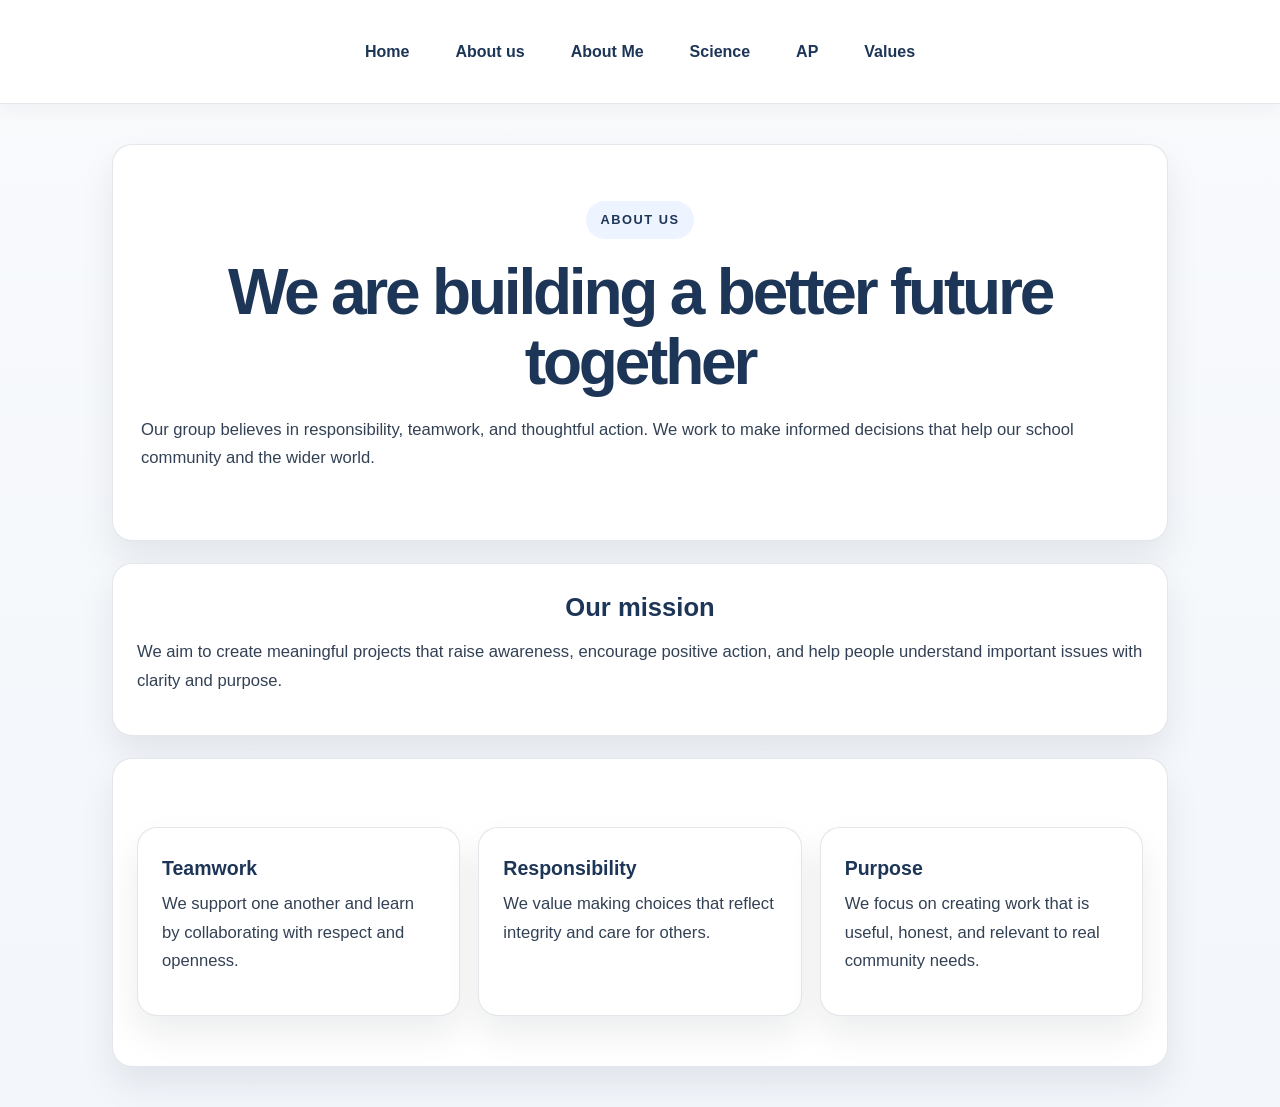
==== about.html @ 763f5140 "Add files via upload" ====
<!DOCTYPE html>
<html lang="en">
    <head>
        <meta charset="UTF-8">
        <meta name="viewport" content="width=device-width, initial-scale=1.0">
        <title>About us</title>
        <link rel="stylesheet" href="style.css">
    </head>
    <body>
        <nav class="navbar">
            <ul>
                <li><a href="index.html">Home</a></li>
                <li><a href="about.html">About us</a></li>
                <li><a href="aboutme.html">About Me</a></li>
                <li><a href="science.html">Science</a></li>
                <li><a href="AP.html">AP</a></li>
                <li><a href="values.html">Values</a></li>
            </ul>
        </nav>

        <main>
            <section class="hero">
                <div class="hero-tag">About us</div>
                <h1>We are building a better future together</h1>
                <p>Our group believes in responsibility, teamwork, and thoughtful action. We work to make informed decisions that help our school community and the wider world.</p>
            </section>

            <section>
                <h2>Our mission</h2>
                <p>We aim to create meaningful projects that raise awareness, encourage positive action, and help people understand important issues with clarity and purpose.</p>
            </section>

            <section>
                <div class="cards">
                    <div class="card">
                        <h3>Teamwork</h3>
                        <p>We support one another and learn by collaborating with respect and openness.</p>
                    </div>
                    <div class="card">
                        <h3>Responsibility</h3>
                        <p>We value making choices that reflect integrity and care for others.</p>
                    </div>
                    <div class="card">
                        <h3>Purpose</h3>
                        <p>We focus on creating work that is useful, honest, and relevant to real community needs.</p>
                    </div>
                </div>
            </section>
        </main>
    </body>
</html>
---- style.css ----
*{
        margin: 0;
        padding: 0;
        box-sizing: border-box;
    }

    :root {
        --bg: #f3f6fb;
        --panel: #ffffff;
        --panel-alt: #eef4ff;
        --primary: #1d3557;
        --primary-soft: #eaf2ff;
        --text: #334155;
        --muted: #5b6474;
        --line: rgba(29, 53, 87, 0.12);
        --shadow: 0 18px 35px rgba(15, 23, 42, 0.08);
        --success: #0f766e;
    }

    body{
        font-family: 'Segoe UI', 'Poppins', sans-serif;
        background: linear-gradient(180deg, #f8fafc 0%, var(--bg) 100%);
        text-align: center;
        line-height: 1.7;
        color: var(--text);
        min-height: 100vh;
    }

    a {
        color: inherit;
    }

    img {
        max-width: 100%;
        display: block;
        height: auto;
    }

    .navbar{
        position: sticky;
        top: 0;
        background: rgba(255, 255, 255, 0.94);
        backdrop-filter: blur(8px);
        z-index: 1000;
        padding: 12px 0;
        border-bottom: 1px solid var(--line);
        box-shadow: 0 6px 18px rgba(15, 23, 42, 0.04);
        overflow-x: auto;
        scrollbar-width: thin;
    }

    .navbar ul{
        list-style: none;
        display: flex;
        justify-content: center;
        align-items: center;
        gap: 10px;
        flex-wrap: nowrap;
        white-space: nowrap;
        min-width: max-content;
        padding: 0 18px;
    }

    .navbar li{
        margin: 0;
        flex: 0 0 auto;
    }

    .navbar a{
        display: block;
        padding: 12px 18px;
        text-decoration: none;
        color: var(--primary);
        font-weight: 600;
        border-radius: 999px;
        transition: all 0.3s ease;
    }

    .navbar a:hover{
        background-color: var(--primary-soft);
        color: var(--primary);
        transform: translateY(-1px);
    }

    main,
    .container,
    .page {
        max-width: 1100px;
        margin: 40px auto;
        padding: 0 22px;
    }

    .header,
    header {
        text-align: center;
        padding: 48px 20px 20px;
    }

    .header h1,
    header h1,
    h1 {
        font-size: clamp(2.3rem, 5vw, 4rem);
        line-height: 1.1;
        margin-bottom: 18px;
        color: var(--primary);
        letter-spacing: -0.05em;
    }

    .header p,
    header p,
    p {
        font-size: 1.04rem;
        color: var(--muted);
    }

    .hero,
    section,
    .card,
    .box,
    .container > div {
        background: var(--panel);
        border: 1px solid var(--line);
        border-radius: 20px;
        box-shadow: var(--shadow);
        padding: 28px 24px;
        margin: 22px auto;
    }

    .hero {
        padding: 56px 28px;
    }

    .hero-tag {
        display: inline-block;
        background: var(--panel-alt);
        color: var(--primary);
        font-size: 0.8rem;
        letter-spacing: 0.12em;
        text-transform: uppercase;
        border-radius: 999px;
        padding: 8px 14px;
        font-weight: 700;
        margin-bottom: 18px;
    }

    h2,
    h3 {
        color: var(--primary);
        margin-bottom: 14px;
        line-height: 1.25;
    }

    h2 {
        font-size: clamp(1.5rem, 2vw, 2.2rem);
    }

    h3 {
        font-size: 1.22rem;
    }

    p,
    li {
        color: var(--text);
        text-align: left;
    }

    .card p,
    .card li,
    section p,
    section li,
    .box p,
    .box li {
        margin-bottom: 12px;
    }

    ul,
    ol {
        padding-left: 20px;
        margin: 14px 0;
    }

    li {
        margin-bottom: 8px;
    }

    .picture-box {
        max-width: 800px;
        margin: 24px auto;
        overflow: hidden;
        border-radius: 20px;
        border: 1px solid var(--line);
        box-shadow: var(--shadow);
    }

    .picture-box img {
        width: 100%;
        border-radius: 20px;
    }

    footer {
        background: var(--primary);
        color: #ffffff;
        border-radius: 18px;
        padding: 20px 18px;
        margin: 26px auto 40px;
        text-align: center;
        box-shadow: var(--shadow);
    }

    footer p,
    footer h2,
    footer b {
        color: #ffffff;
        text-align: center;
    }

    .message {
        background: linear-gradient(135deg, var(--primary-soft), #f1f5f9);
        border: 1px solid var(--line);
        border-radius: 18px;
        padding: 18px 20px;
        text-align: center;
        font-weight: 700;
        color: var(--primary);
        margin: 20px auto;
    }

    .colors {
        display: flex;
        flex-wrap: wrap;
        justify-content: center;
        gap: 12px;
        margin-top: 18px;
    }

    .color {
        padding: 14px 18px;
        border-radius: 12px;
        color: #fff;
        font-weight: 700;
        min-width: 150px;
        text-align: center;
    }

    .color.navy { background: #1d3557; }
    .color.green { background: #2a9d8f; }
    .color.white { background: #ffffff; color: #1d3557; border: 1px solid var(--line); }
    .color.gray { background: #dfe7f3; color: #1d3557; }

    video,
    audio {
        display: block;
        width: min(100%, 760px);
        margin: 16px auto 0;
        border-radius: 12px;
    }

    .cards {
        display: grid;
        grid-template-columns: repeat(auto-fit, minmax(220px, 1fr));
        gap: 18px;
        margin-top: 18px;
    }

    .card {
        text-align: left;
    }

    .card h3 {
        margin-bottom: 10px;
    }

    @media (max-width: 640px) {
        .navbar a {
            padding: 10px 14px;
            font-size: 0.96rem;
        }

        .hero,
        section,
        .card,
        .box {
            padding: 22px 18px;
        }
    }
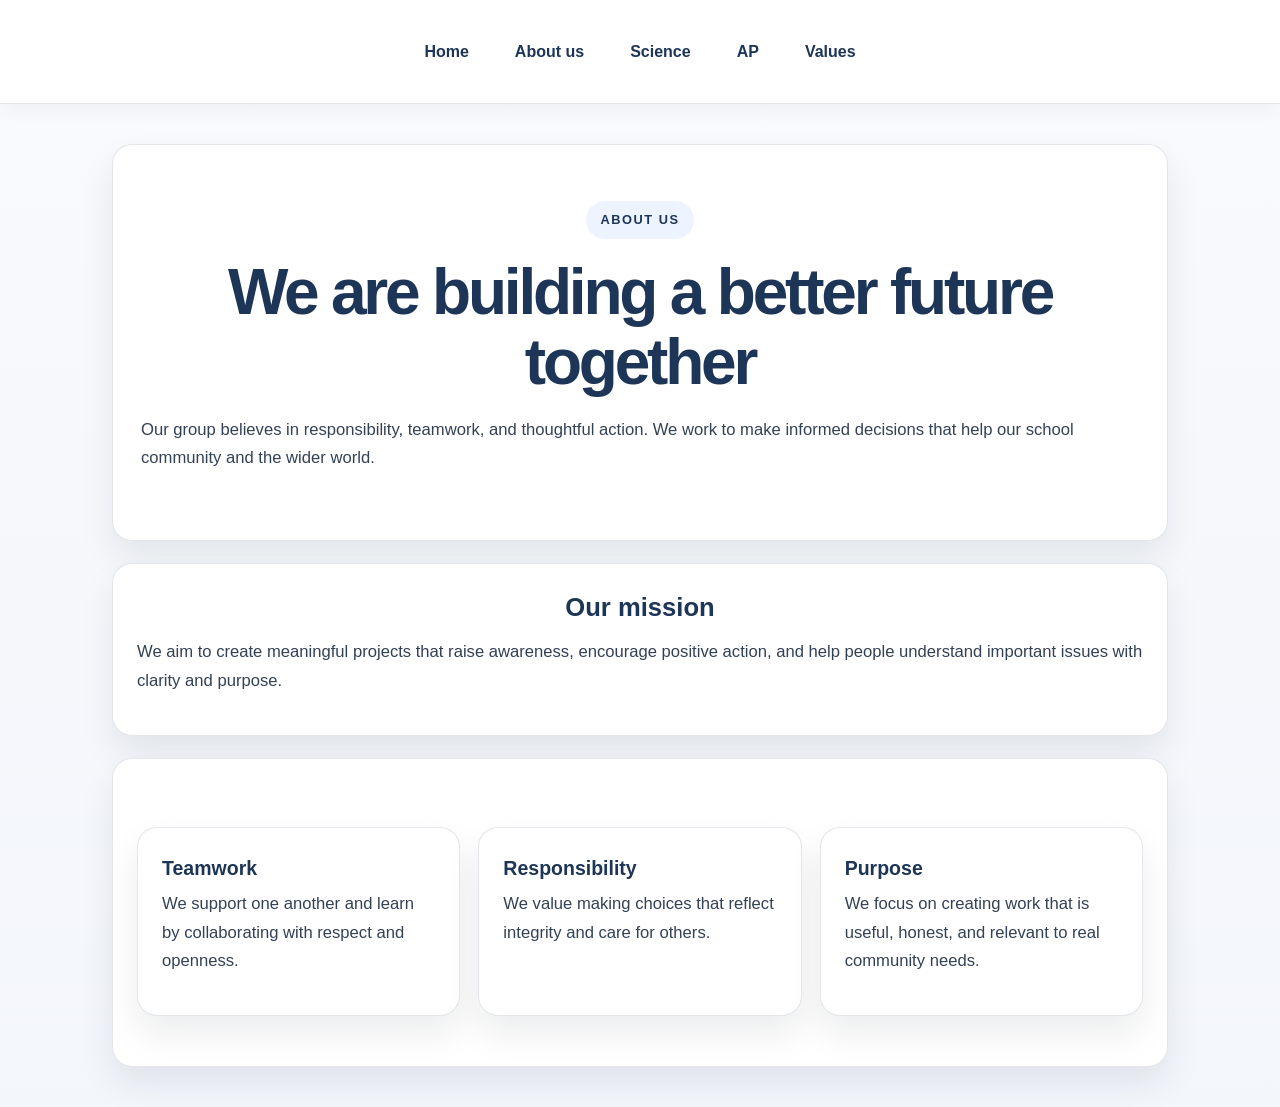
==== commit 502185a8: "Add files via upload" ====
--- a/about.html
+++ b/about.html
@@ -11,7 +11,6 @@
             <ul>
                 <li><a href="index.html">Home</a></li>
                 <li><a href="about.html">About us</a></li>
-                <li><a href="aboutme.html">About Me</a></li>
                 <li><a href="science.html">Science</a></li>
                 <li><a href="AP.html">AP</a></li>
                 <li><a href="values.html">Values</a></li>
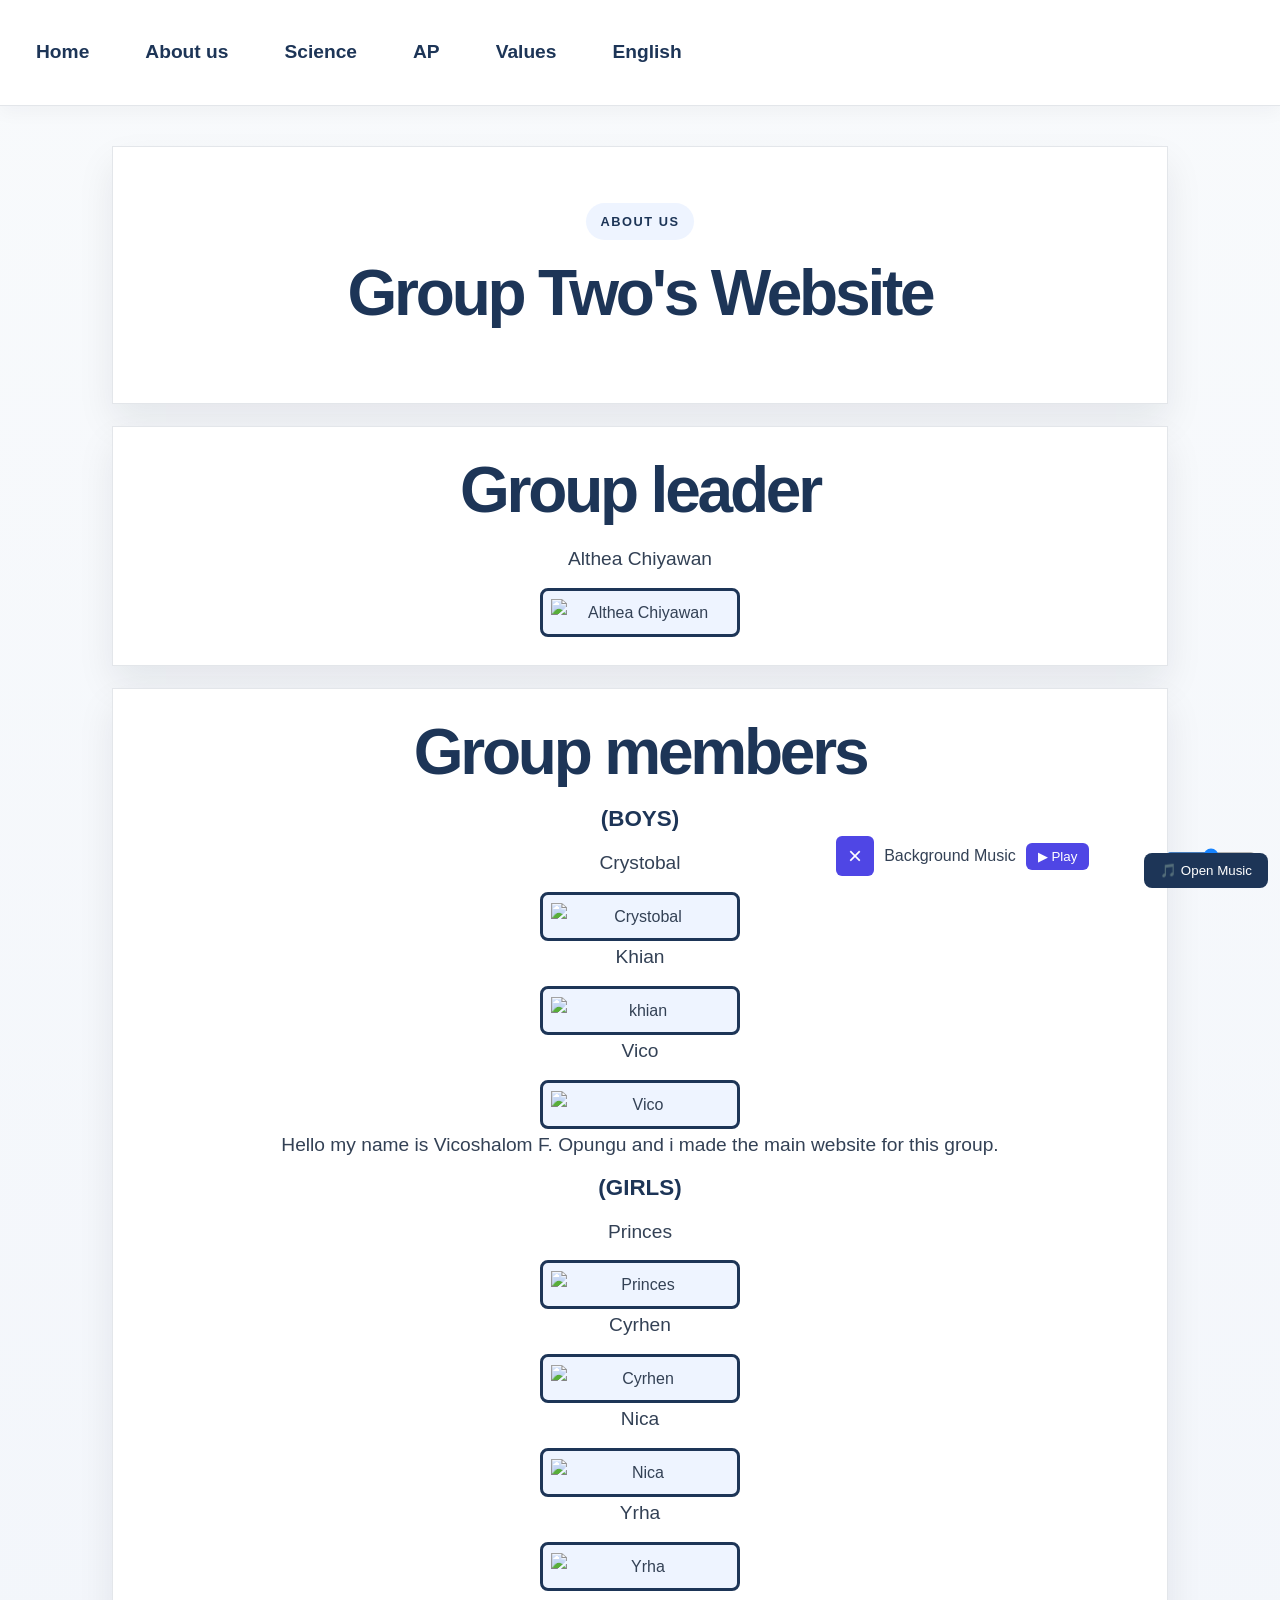
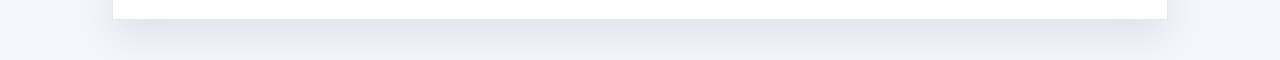
==== commit 8e22d503: "Add files via upload" ====
--- a/about.html
+++ b/about.html
@@ -5,46 +5,122 @@
         <meta name="viewport" content="width=device-width, initial-scale=1.0">
         <title>About us</title>
         <link rel="stylesheet" href="style.css">
+        <style>
+            main {
+                text-align: center;
+            }
+            section h1, section h3, section p {
+                text-align: center;
+            }
+        </style>
     </head>
     <body>
         <nav class="navbar">
+            
             <ul>
                 <li><a href="index.html">Home</a></li>
                 <li><a href="about.html">About us</a></li>
                 <li><a href="science.html">Science</a></li>
                 <li><a href="AP.html">AP</a></li>
                 <li><a href="values.html">Values</a></li>
+                <li><a href="english.html">English</a></li>
             </ul>
         </nav>
 
         <main>
             <section class="hero">
                 <div class="hero-tag">About us</div>
-                <h1>We are building a better future together</h1>
-                <p>Our group believes in responsibility, teamwork, and thoughtful action. We work to make informed decisions that help our school community and the wider world.</p>
+                <h1>Group Two's Website</h1>
             </section>
 
             <section>
-                <h2>Our mission</h2>
-                <p>We aim to create meaningful projects that raise awareness, encourage positive action, and help people understand important issues with clarity and purpose.</p>
+                <h1>Group leader</h1>
+                <p>Althea Chiyawan</p>
+                <img src="Althea.jpg" alt="Althea Chiyawan" style="display: block; margin: 0 auto; width: 200px; height: auto;">
             </section>
 
             <section>
-                <div class="cards">
-                    <div class="card">
-                        <h3>Teamwork</h3>
-                        <p>We support one another and learn by collaborating with respect and openness.</p>
-                    </div>
-                    <div class="card">
-                        <h3>Responsibility</h3>
-                        <p>We value making choices that reflect integrity and care for others.</p>
-                    </div>
-                    <div class="card">
-                        <h3>Purpose</h3>
-                        <p>We focus on creating work that is useful, honest, and relevant to real community needs.</p>
-                    </div>
-                </div>
+                <h1>Group members</h1>
+                <h3>(BOYS)</h3>
+                <p>Crystobal</p>
+                <img src="Crystobal.jpg" alt="Crystobal" style="display: block; margin: 0 auto; width: 200px; height: auto;">
+                
+                <p>Khian</p>
+                <img src="Khian.jpg" alt="khian" style="display: block; margin: 0 auto; width: 200px; height: auto;">
+
+                <p>Vico</p>
+                <img src="Vico.jpg" alt="Vico" style="display: block; margin: 0 auto; width: 200px; height: auto;">
+                <p>Hello my name is Vicoshalom F. Opungu and i made the main website for this group.</p>
+
+                <h3>(GIRLS)</h3>
+                <p>Princes</p>
+                <img src="Princes.jpg" alt="Princes" style="display: block; margin: 0 auto; width: 200px; height: auto;">   
+            
+                <p>Cyrhen</p>
+                <img src="Cyrhen.jpg" alt="Cyrhen" style="display: block; margin: 0 auto; width: 200px; height: auto;">   
+            
+                <p>Nica</p>
+                <img src="Nica.jpg" alt="Nica" style="display: block; margin: 0 auto; width: 200px; height: auto;">
+            
+                <p>Yrha</p>
+                <img src="yrah.jpg" alt="Yrha" style="display: block; margin: 0 auto; width: 200px; height: auto;">
             </section>
+            
+            <div class="music-box" id="musicBox">
+    <button id="musicClose" class="music-close" type="button" aria-label="Close music box">×</button>
+
+    <span>Background Music</span>
+
+    <button id="musicToggle" type="button">▶ Play</button>
+
+    <label for="musicVolume">Volume</label>
+    <input id="musicVolume" type="range" min="0" max="1" step="0.01" value="0.5">
+</div>
+
+<button id="musicOpen" class="music-open" type="button">🎵 Open Music</button>
+
+<audio id="bgMusic" loop>
+    <source src="Chopin.mp3" type="audio/mpeg">
+    Your browser does not support audio.
+</audio>
+
+<script>
+    const music = document.getElementById("bgMusic");
+    const musicBox = document.getElementById("musicBox");
+    const musicOpen = document.getElementById("musicOpen");
+    const musicClose = document.getElementById("musicClose");
+    const toggleButton = document.getElementById("musicToggle");
+    const volumeControl = document.getElementById("musicVolume");
+
+    music.volume = 0.5;
+
+    toggleButton.addEventListener("click", () => {
+        if (music.paused) {
+            music.play().then(() => {
+                toggleButton.textContent = "❚❚ Pause";
+            });
+        } else {
+            music.pause();
+            toggleButton.textContent = "▶ Play";
+        }
+    });
+
+    volumeControl.addEventListener("input", () => {
+        music.volume = Number(volumeControl.value);
+    });
+
+    musicClose.addEventListener("click", () => {
+        musicBox.classList.add("hidden");
+        musicOpen.classList.add("visible");
+    });
+
+    musicOpen.addEventListener("click", () => {
+        musicBox.classList.remove("hidden");
+        musicOpen.classList.remove("visible");
+    });
+</script>
+          
+
         </main>
     </body>
 </html>
--- a/style.css
+++ b/style.css
@@ -1,4 +1,4 @@
-    *{
+*{
         margin: 0;
         padding: 0;
         box-sizing: border-box;
@@ -34,6 +34,10 @@
         max-width: 100%;
         display: block;
         height: auto;
+        border: 3px solid var(--primary);
+        border-radius: 8px;
+        padding: 8px;
+        background: var(--panel-alt);
     }
 
     .navbar{
@@ -82,6 +86,24 @@
         transform: translateY(-1px);
     }
 
+    .navbar {
+        display: flex;
+        align-items: center;
+        padding: 10px 0;
+    }
+
+    .navbar-logo {
+        height: 60px;
+        width: auto;
+        margin-right: 20px;
+    }
+
+    .navbar ul {
+        display: flex;
+        list-style: none;
+        gap: 20px;
+    }
+
     main,
     .container,
     .page {
@@ -109,7 +131,7 @@
     .header p,
     header p,
     p {
-        font-size: 1.04rem;
+        font-size: 1.5rem;
         color: var(--muted);
     }
 
@@ -120,7 +142,7 @@
     .container > div {
         background: var(--panel);
         border: 1px solid var(--line);
-        border-radius: 20px;
+        border-radius: 0;
         box-shadow: var(--shadow);
         padding: 28px 24px;
         margin: 22px auto;
@@ -151,17 +173,18 @@
     }
 
     h2 {
-        font-size: clamp(1.5rem, 2vw, 2.2rem);
+        font-size: clamp(1.6rem, 2vw, 2.4rem);
     }
 
     h3 {
-        font-size: 1.22rem;
+        font-size: 1.4rem;
     }
 
     p,
     li {
         color: var(--text);
         text-align: left;
+        font-size: 1.2rem;
     }
 
     .card p,
@@ -187,14 +210,14 @@
         max-width: 800px;
         margin: 24px auto;
         overflow: hidden;
-        border-radius: 20px;
+        border-radius: 0;
         border: 1px solid var(--line);
         box-shadow: var(--shadow);
     }
 
     .picture-box img {
         width: 100%;
-        border-radius: 20px;
+        border-radius: 0;
     }
 
     footer {
@@ -270,16 +293,294 @@
         margin-bottom: 10px;
     }
 
-    @media (max-width: 640px) {
-        .navbar a {
-            padding: 10px 14px;
-            font-size: 0.96rem;
+    @media (max-width: 768px) {
+        main,
+        .container,
+        .page {
+            margin: 30px auto;
+            padding: 0 18px;
+        }
+
+        .header,
+        header {
+            padding: 36px 16px 16px;
         }
 
         .hero,
         section,
         .card,
         .box {
-            padding: 22px 18px;
+            padding: 24px 16px;
+            margin: 18px auto;
+        }
+
+        .hero {
+            padding: 40px 20px;
+        }
+
+        .navbar a {
+            padding: 10px 12px;
+            font-size: 0.92rem;
+        }
+
+        h1 {
+            font-size: clamp(1.8rem, 6vw, 2.8rem);
+        }
+
+        h2 {
+            font-size: clamp(1.3rem, 4vw, 1.8rem);
+        }
+
+        h3 {
+            font-size: 1.3rem;
+        }
+
+        p,
+        li {
+            font-size: 1.3rem;
+        }
+
+        .cards {
+            grid-template-columns: repeat(auto-fit, minmax(180px, 1fr));
+            gap: 14px;
+        }
+
+        .color {
+            min-width: 120px;
+            padding: 12px 14px;
+        }
+    }
+
+    @media (max-width: 640px) {
+        main,
+        .container,
+        .page {
+            margin: 20px auto;
+            padding: 0 14px;
+        }
+
+        .header,
+        header {
+            padding: 28px 14px 14px;
+        }
+
+        .hero,
+        section,
+        .card,
+        .box {
+            padding: 20px 14px;
+            margin: 14px auto;
+        }
+
+        .hero {
+            padding: 32px 16px;
+        }
+
+        .navbar a {
+            padding: 8px 10px;
+            font-size: 0.88rem;
+        }
+
+        h1 {
+            font-size: clamp(1.6rem, 5vw, 2.4rem);
+        }
+
+        h2 {
+            font-size: clamp(1.2rem, 3.5vw, 1.6rem);
+        }
+
+        h3 {
+            font-size: 1.25rem;
+        }
+
+        p,
+        li {
+            font-size: 1.5rem;
+        }
+
+        .cards {
+            grid-template-columns: 1fr;
+            gap: 12px;
+        }
+
+        .color {
+            min-width: 100%;
+            padding: 10px 12px;
+        }
+
+        .hero-tag {
+            font-size: 0.75rem;
+            padding: 6px 12px;
+        }
+    }
+
+    @media (max-width: 480px) {
+        main,
+        .container,
+        .page {
+            margin: 16px auto;
+            padding: 0 12px;
+        }
+
+        .header,
+        header {
+            padding: 24px 12px 12px;
+        }
+
+        .hero,
+        section,
+        .card,
+        .box {
+            padding: 16px 12px;
+            margin: 12px auto;
+        }
+
+        .hero {
+            padding: 28px 14px;
+        }
+
+        h1 {
+            font-size: clamp(1.4rem, 5vw, 2.2rem);
+            margin-bottom: 12px;
+        }
+
+        h2 {
+            font-size: clamp(1.1rem, 3vw, 1.4rem);
+        }
+
+        h3 {
+            font-size: 1.15rem;
+        }
+
+        p,
+        li {
+            font-size: 1.4rem;
+        }
+
+        .navbar {
+            padding: 8px 0;
+        }
+
+        .navbar ul {
+            gap: 6px;
+            padding: 0 12px;
+        }
+
+        .navbar a {
+            padding: 8px 8px;
+            font-size: 0.8rem;
+        }
+
+        .pre{
+            font-size: 0.85rem;
+            line-height: 1.4;
+        }
+    }
+
+    .music-box {
+        position: fixed !important;
+        right: 12px;
+        bottom: 12px;
+        z-index: 9999;
+        display: flex;
+        align-items: center;
+        gap: 8px;
+        max-width: calc(100vw - 24px);
+        padding: 12px;
+    }
+
+    .music-box button {
+        padding: 6px 12px;
+        color: white;
+        background: #4f46e5;
+        border: 0;
+        border-radius: 6px;
+        cursor: pointer;
+    }
+
+    .music-box button:hover {
+        background: #3730a3;
+    }
+
+    .music-box input {
+        width: 80px;
+    }
+
+    .music-progress {
+        width: 180px;
+        accent-color: #1683ff;
+        cursor: pointer;
+    }
+
+    .music-box {
+        display: flex;
+        align-items: center;
+        gap: 10px;
+        flex-wrap: wrap;
+    }
+
+    .music-box label {
+        font-weight: bold;
+        color: white;
+    }
+
+    .music-box input[type="range"] {
+        cursor: pointer;
+        accent-color: #1683ff;
+    }
+
+    #musicVolume {
+        width: 90px;
+    }
+
+    .music-box.hidden {
+        display: none !important;
+    }
+
+    .music-close {
+        float: right;
+        margin-left: 10px;
+        border: 0;
+        background: transparent;
+        color: white;
+        font-size: 24px;
+        cursor: pointer;
+    }
+
+    .music-open {
+        position: fixed !important;
+        right: 12px;
+        bottom: 12px;
+        z-index: 9999;
+        padding: 10px 16px;
+        border: 0;
+        border-radius: 8px;
+        background: #1d3557;
+        color: white;
+        cursor: pointer;
+    }
+
+    .music-open.visible {
+        display: block;
+    }
+
+    @media (max-width: 600px) {
+        .music-box {
+            flex-wrap: wrap;
+            justify-content: center;
+            font-size: 14px;
+        }
+
+        .music-box span {
+            width: 100%;
+        }
+
+        #musicVolume {
+            width: 90px;
+        }
+
+        .music-open {
+            font-size: 14px;
+            padding: 10px 12px;
         }
     }
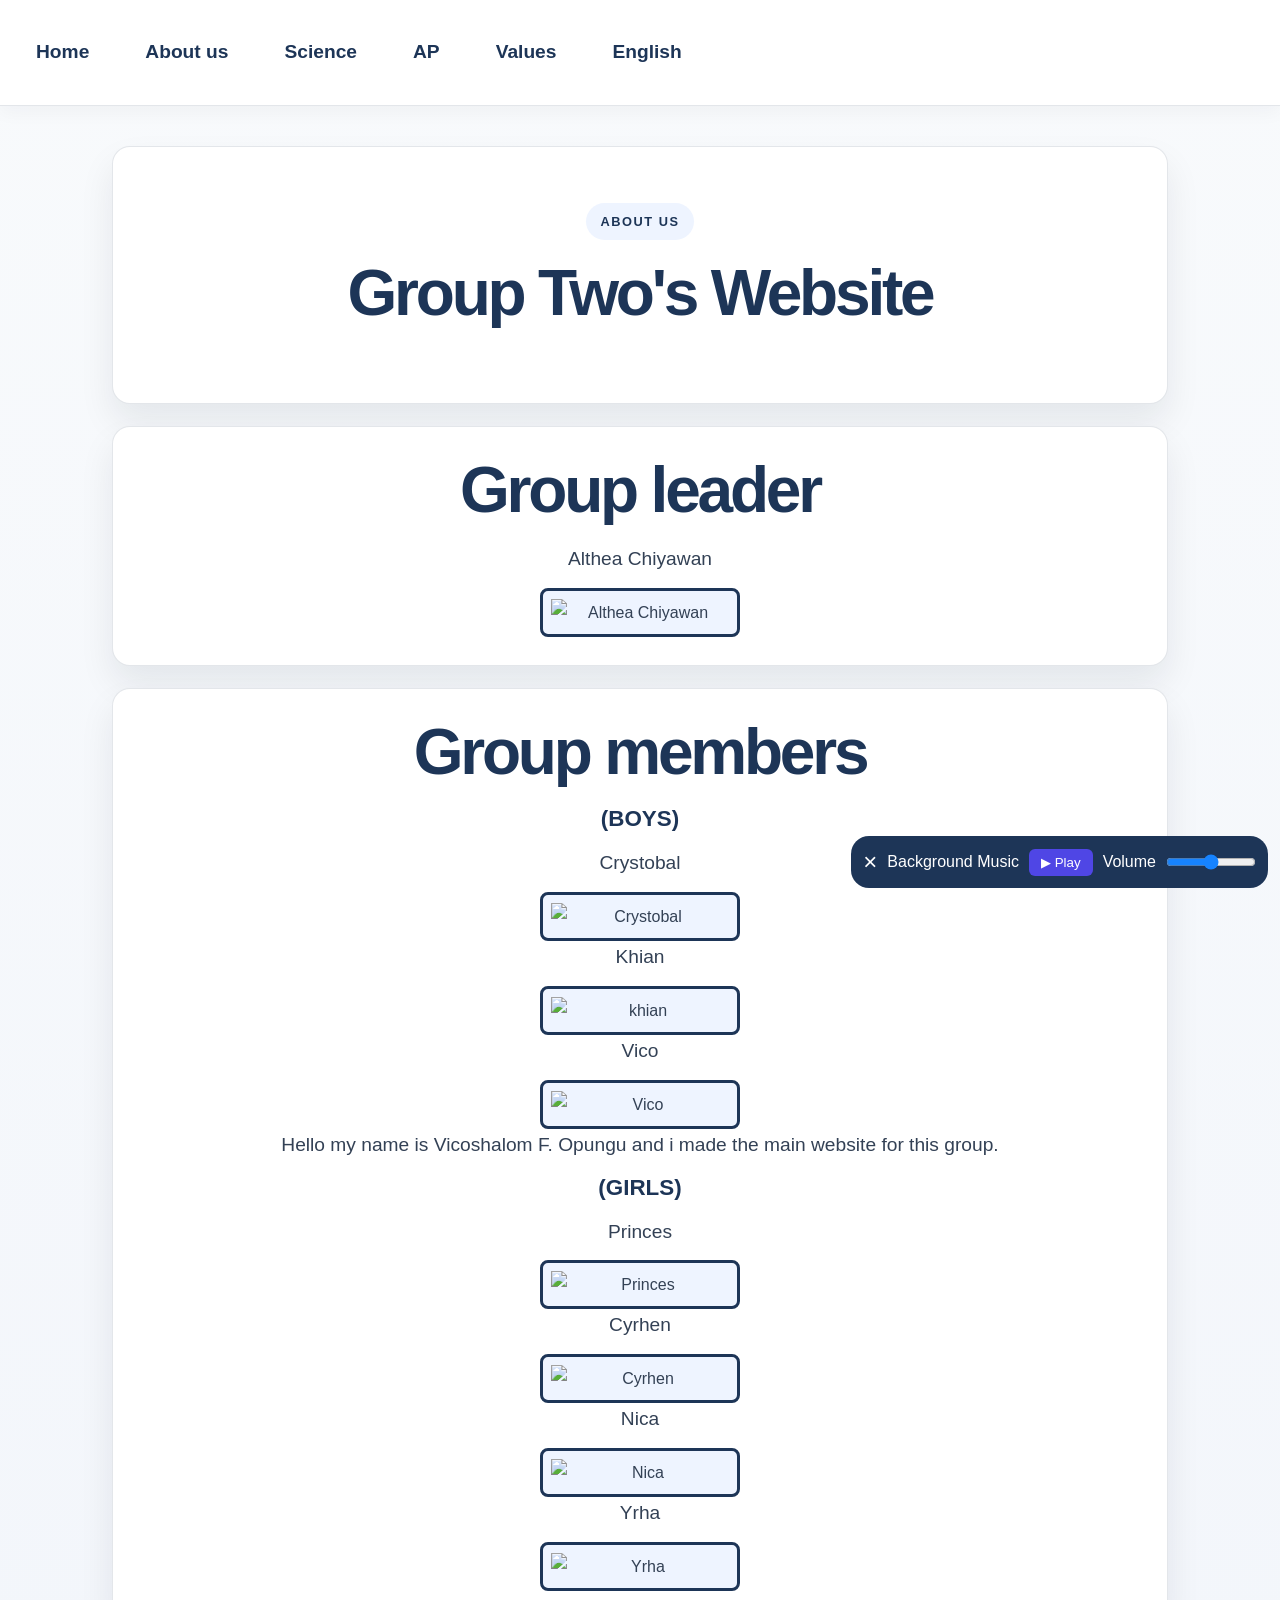
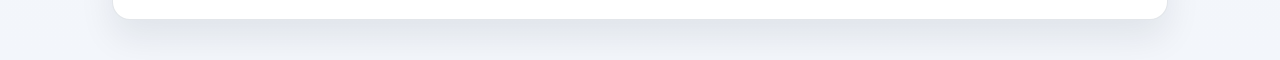
==== commit 3f7d943f: "Add files via upload" ====
--- a/about.html
+++ b/about.html
@@ -79,9 +79,9 @@
 
 <button id="musicOpen" class="music-open" type="button">🎵 Open Music</button>
 
-<audio id="bgMusic" loop>
-    <source src="Chopin.mp3" type="audio/mpeg">
-    Your browser does not support audio.
+<audio id="bgMusic" loop preload="auto">
+    <source src="toy.mp3" type="audio/mpeg">
+    <source src="toy.ogg" type="audio/ogg">
 </audio>
 
 <script>
@@ -94,14 +94,17 @@
 
     music.volume = 0.5;
 
-    toggleButton.addEventListener("click", () => {
-        if (music.paused) {
-            music.play().then(() => {
+    toggleButton.addEventListener("click", async () => {
+        try {
+            if (music.paused) {
+                await music.play();
                 toggleButton.textContent = "❚❚ Pause";
-            });
-        } else {
-            music.pause();
-            toggleButton.textContent = "▶ Play";
+            } else {
+                music.pause();
+                toggleButton.textContent = "▶ Play";
+            }
+        } catch (error) {
+            console.error("Audio playback failed:", error);
         }
     });
 
@@ -110,6 +113,8 @@
     });
 
     musicClose.addEventListener("click", () => {
+        music.pause();
+        toggleButton.textContent = "▶ Play";
         musicBox.classList.add("hidden");
         musicOpen.classList.add("visible");
     });
@@ -119,8 +124,6 @@
         musicOpen.classList.remove("visible");
     });
 </script>
-          
-
         </main>
     </body>
 </html>
--- a/style.css
+++ b/style.css
@@ -142,7 +142,7 @@
     .container > div {
         background: var(--panel);
         border: 1px solid var(--line);
-        border-radius: 0;
+        border-radius: 18px;
         box-shadow: var(--shadow);
         padding: 28px 24px;
         margin: 22px auto;
@@ -478,68 +478,41 @@
     }
 
     .music-box {
-        position: fixed !important;
+        position: fixed;
         right: 12px;
         bottom: 12px;
         z-index: 9999;
         display: flex;
         align-items: center;
-        gap: 8px;
+        gap: 10px;
+        flex-wrap: wrap;
         max-width: calc(100vw - 24px);
         padding: 12px;
-    }
-
-    .music-box button {
+        color: white;
+        background: #1d3557;
+        border-radius: 18px;
+    }
+
+    .music-box button:not(.music-close) {
         padding: 6px 12px;
-        color: white;
-        background: #4f46e5;
         border: 0;
         border-radius: 6px;
+        background: #4f46e5;
+        color: white;
         cursor: pointer;
     }
 
-    .music-box button:hover {
-        background: #3730a3;
-    }
-
-    .music-box input {
-        width: 80px;
-    }
-
-    .music-progress {
-        width: 180px;
+    .music-box input[type="range"] {
+        width: 90px;
         accent-color: #1683ff;
         cursor: pointer;
     }
 
-    .music-box {
-        display: flex;
-        align-items: center;
-        gap: 10px;
-        flex-wrap: wrap;
-    }
-
-    .music-box label {
-        font-weight: bold;
-        color: white;
-    }
-
-    .music-box input[type="range"] {
-        cursor: pointer;
-        accent-color: #1683ff;
-    }
-
-    #musicVolume {
-        width: 90px;
-    }
-
     .music-box.hidden {
         display: none !important;
     }
 
     .music-close {
-        float: right;
-        margin-left: 10px;
         border: 0;
         background: transparent;
         color: white;
@@ -548,7 +521,8 @@
     }
 
     .music-open {
-        position: fixed !important;
+        display: none;
+        position: fixed;
         right: 12px;
         bottom: 12px;
         z-index: 9999;
@@ -583,4 +557,10 @@
             font-size: 14px;
             padding: 10px 12px;
         }
+    }
+
+    .container > div.music-box {
+        background: #1d3557;
+        color: white;
+        box-shadow: 0 18px 35px rgba(15, 23, 42, 0.08);
     }
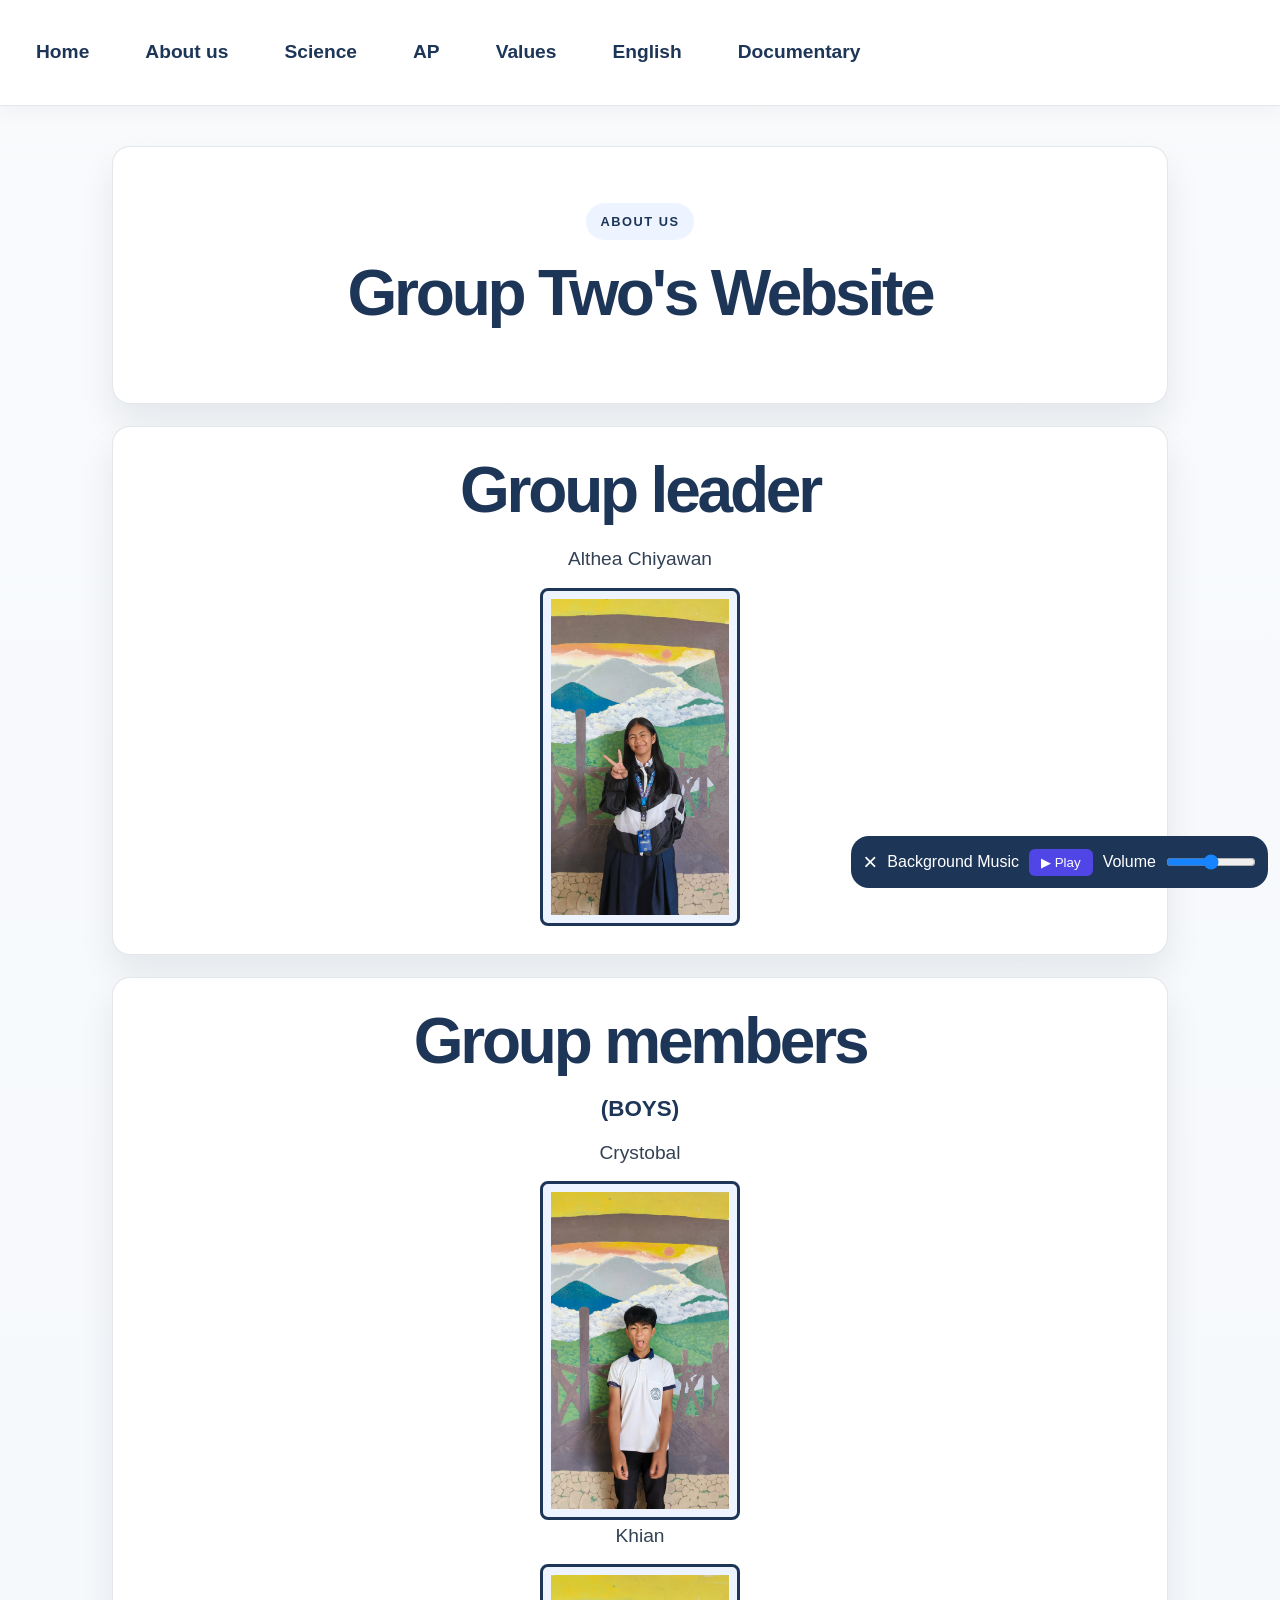
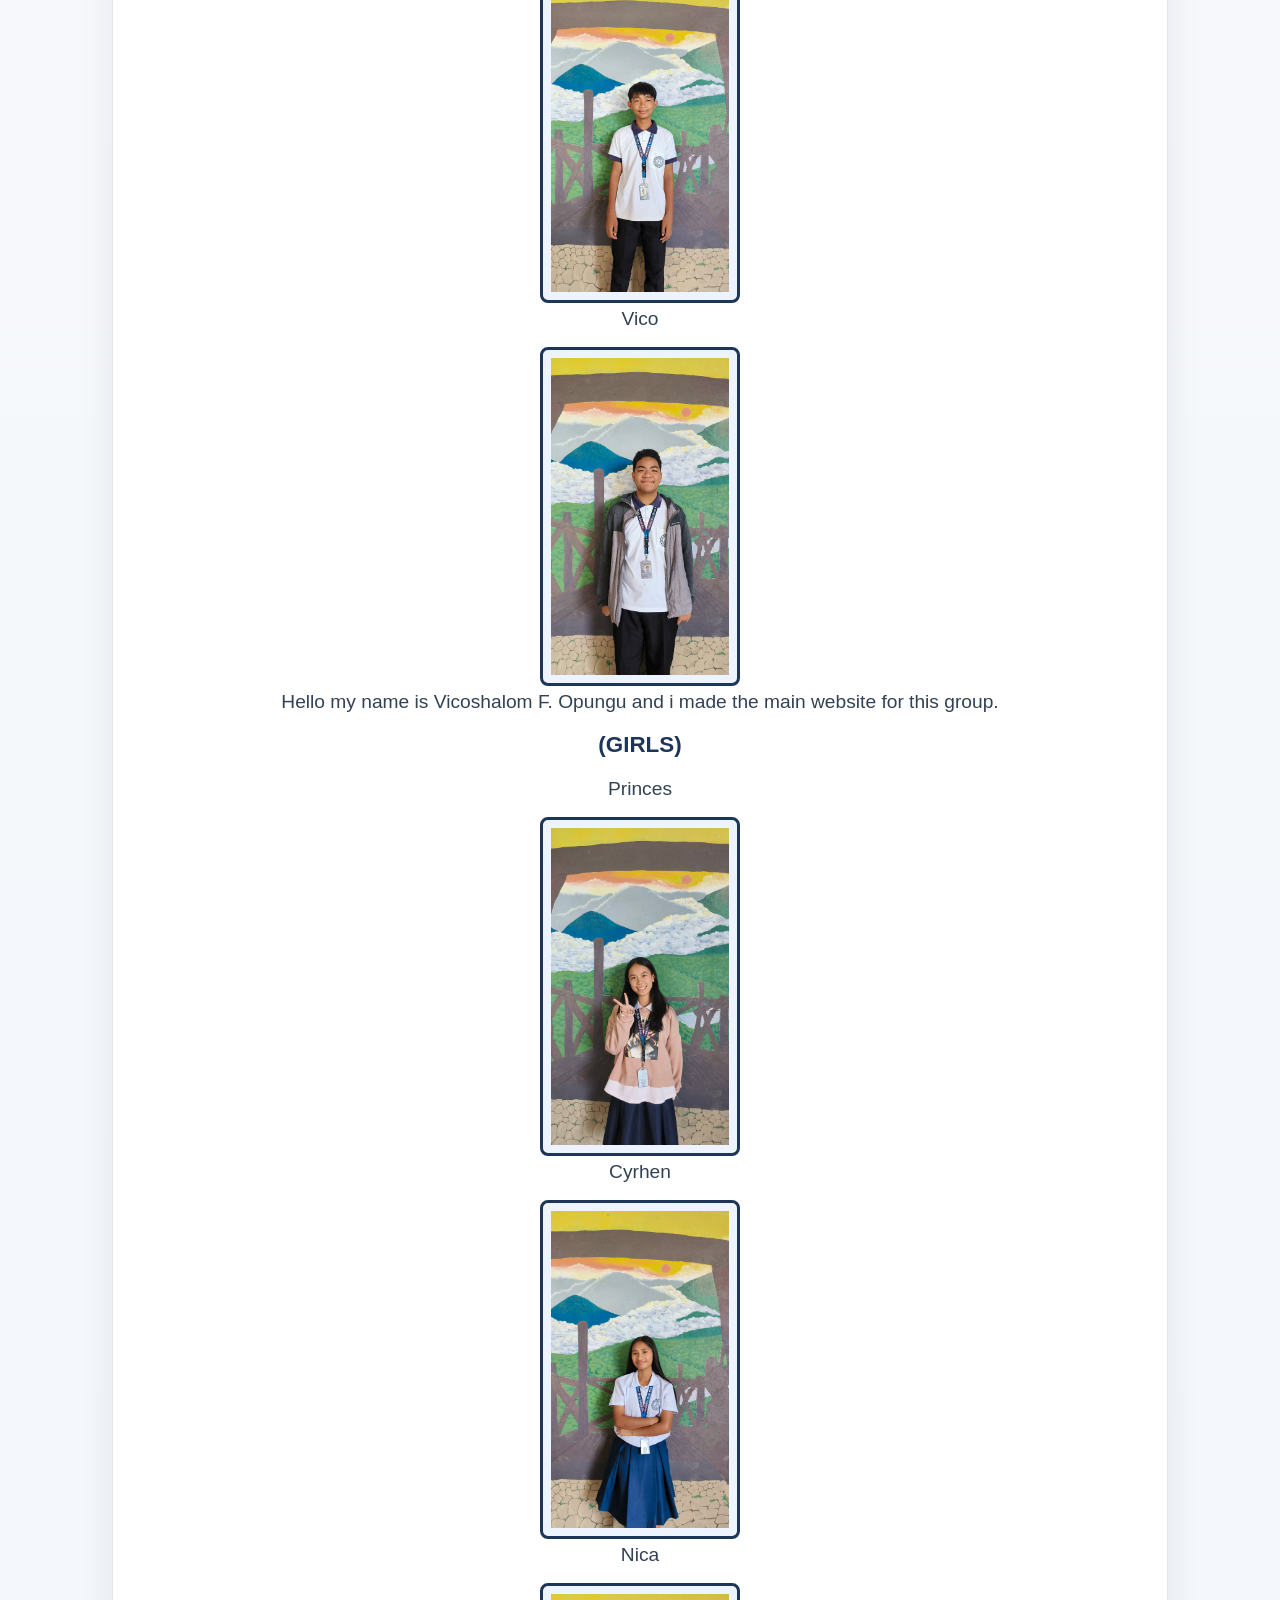
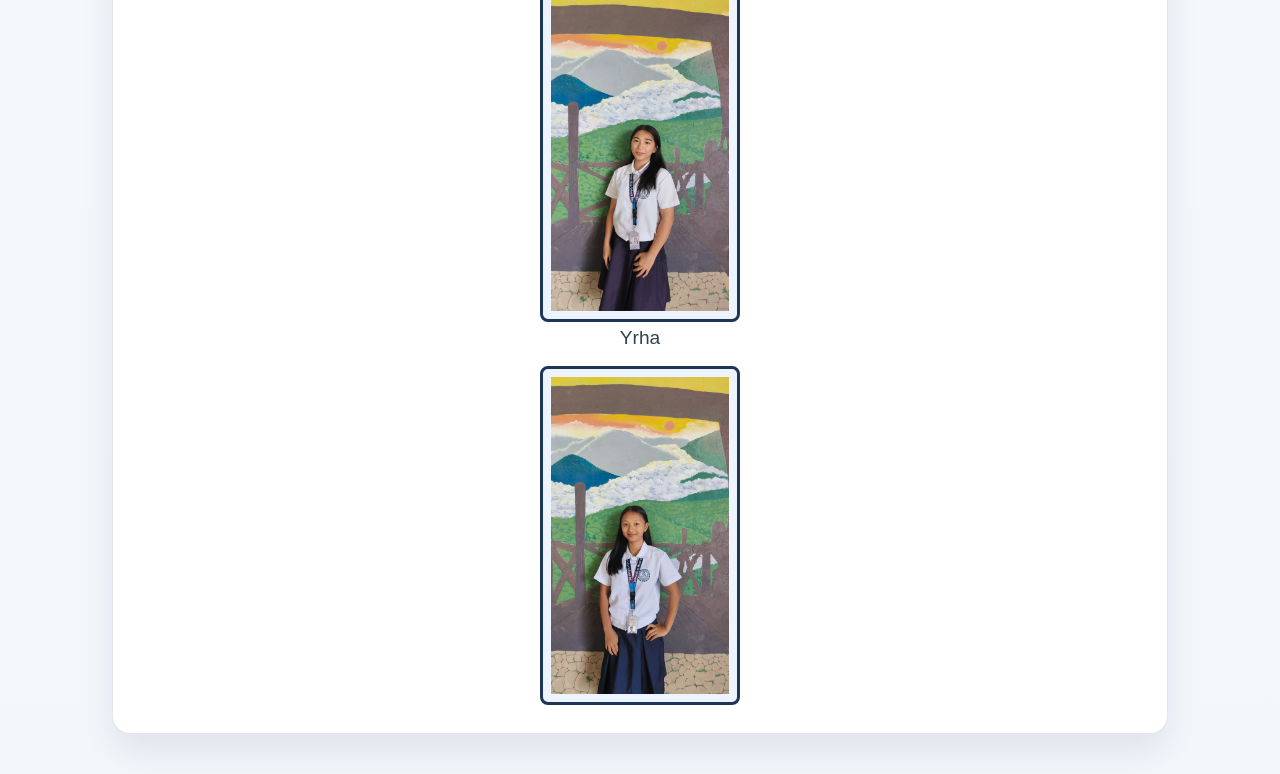
==== commit 48dbd05a: "Add files via upload" ====
--- a/about.html
+++ b/about.html
@@ -24,6 +24,7 @@
                 <li><a href="AP.html">AP</a></li>
                 <li><a href="values.html">Values</a></li>
                 <li><a href="english.html">English</a></li>
+                <li><a href="documentary.html">Documentary</a></li>
             </ul>
         </nav>
 
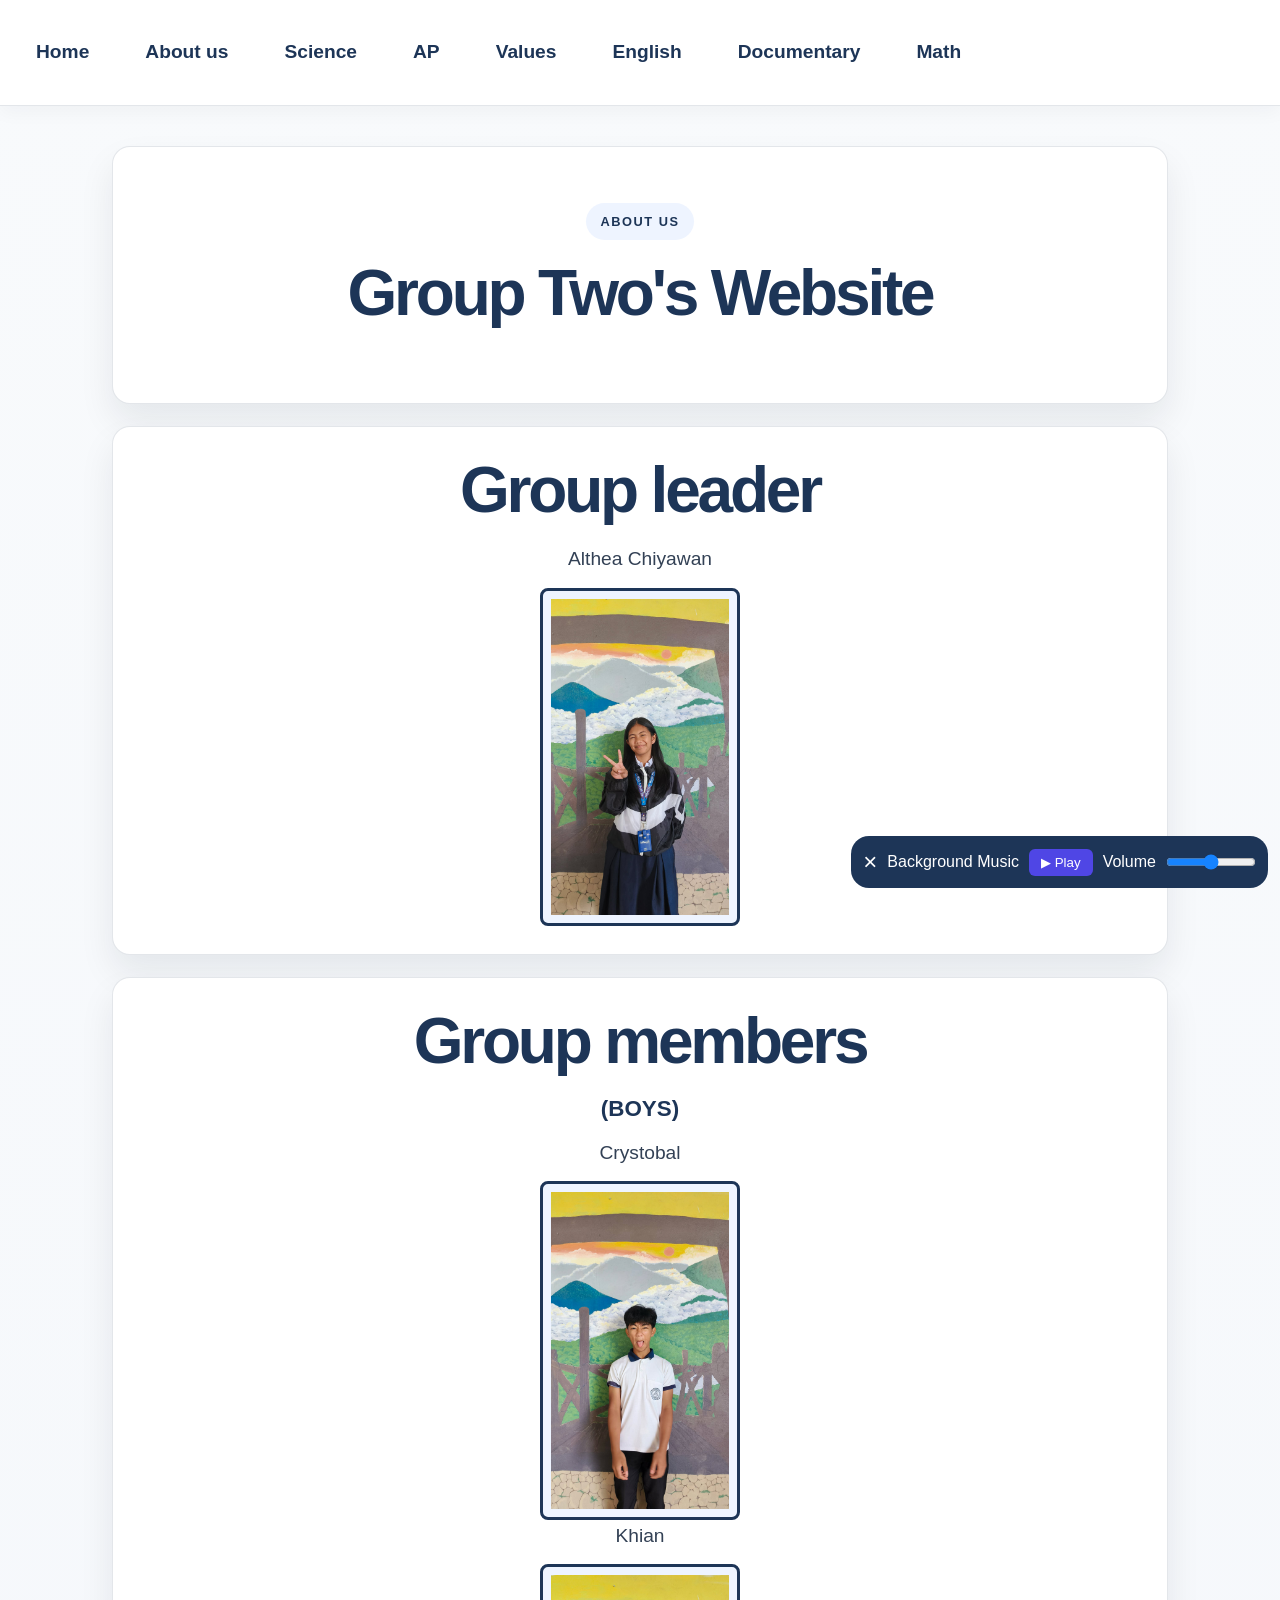
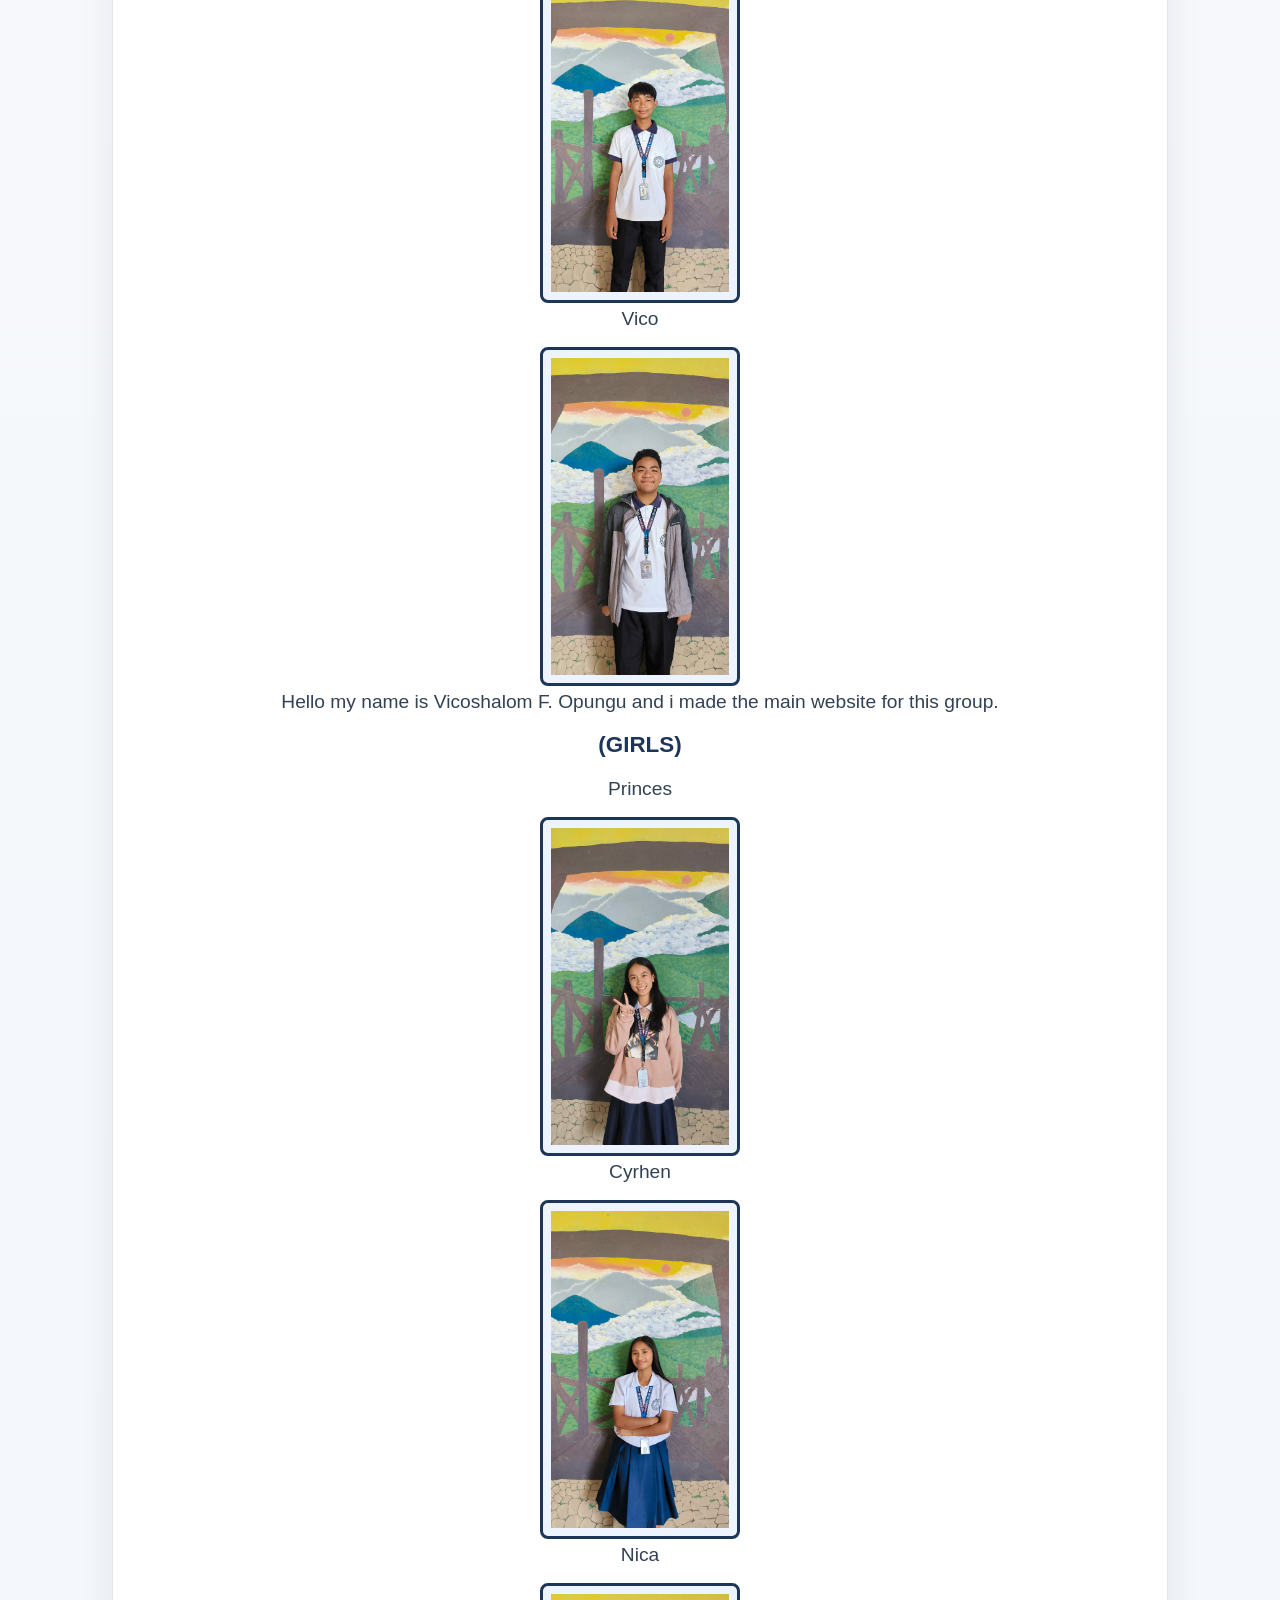
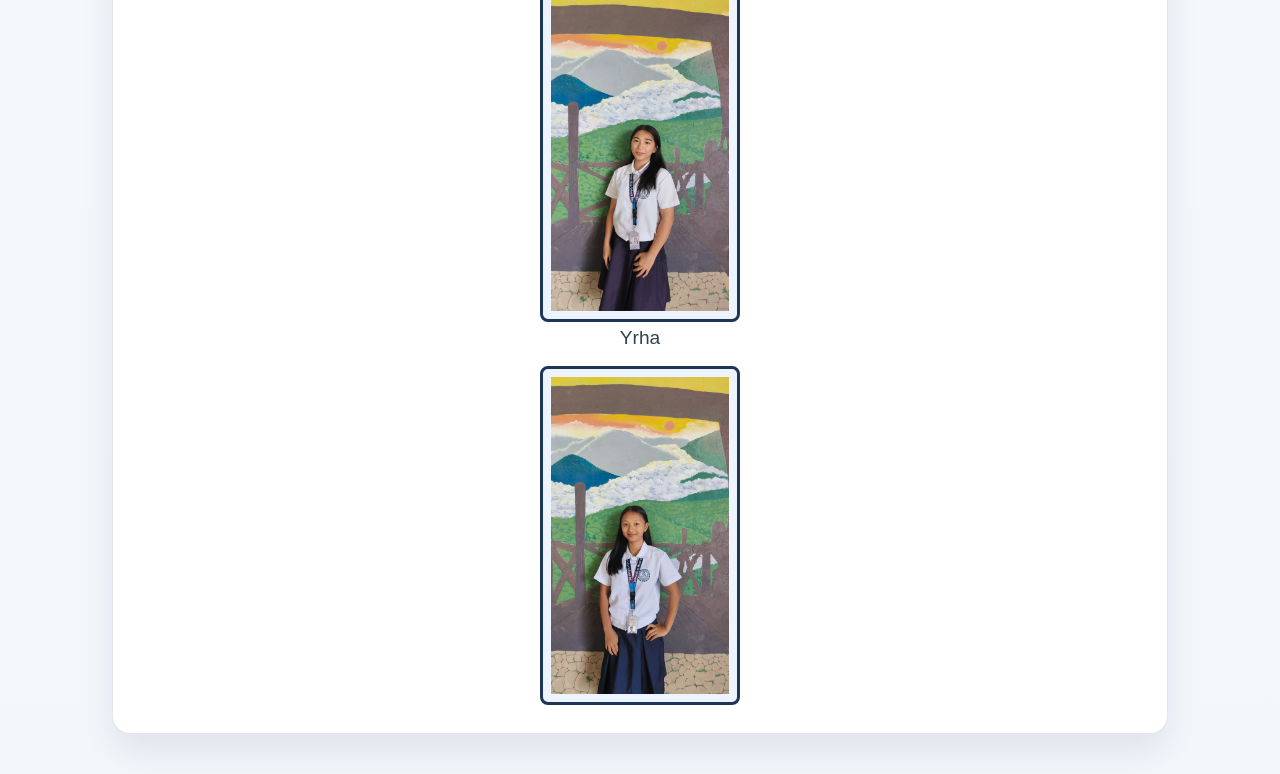
==== commit 79657b21: "Add files via upload" ====
--- a/about.html
+++ b/about.html
@@ -25,6 +25,7 @@
                 <li><a href="values.html">Values</a></li>
                 <li><a href="english.html">English</a></li>
                 <li><a href="documentary.html">Documentary</a></li>
+                <li><a href="math.html">Math</a></li>
             </ul>
         </nav>
 
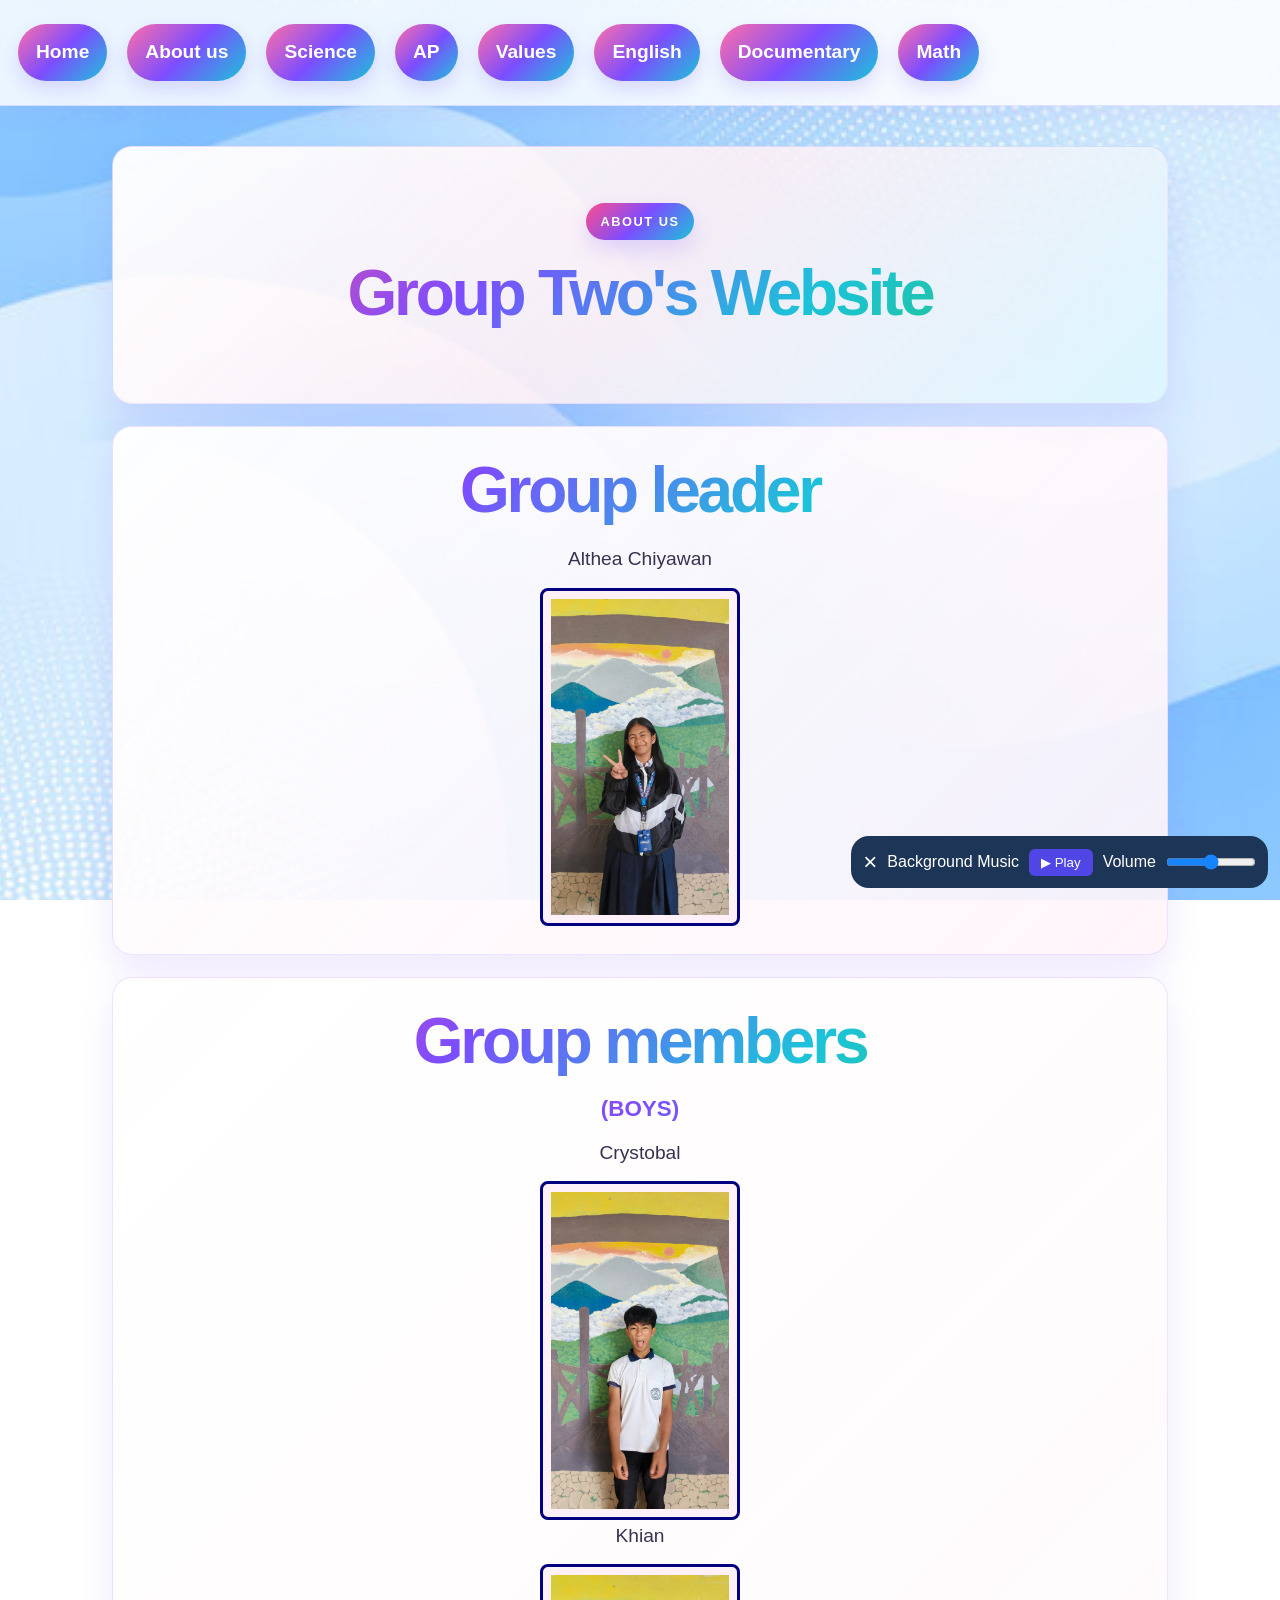
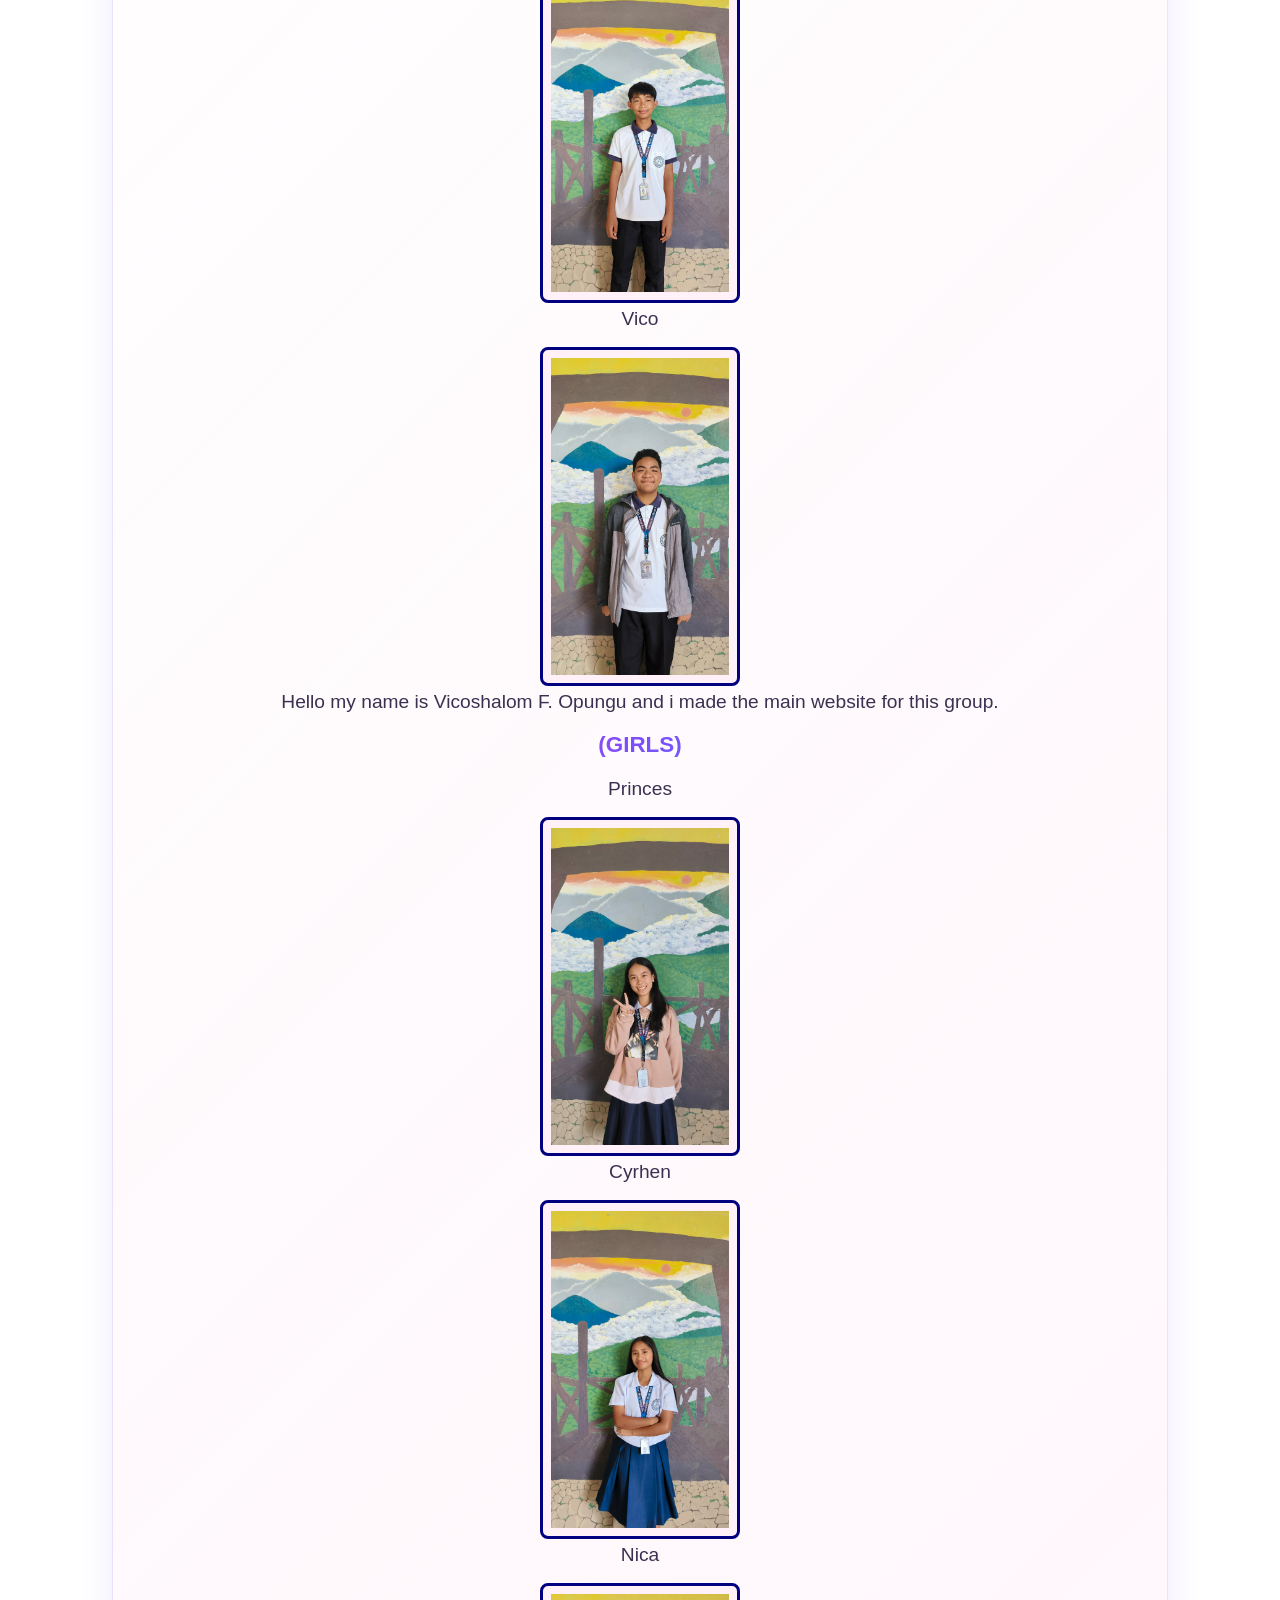
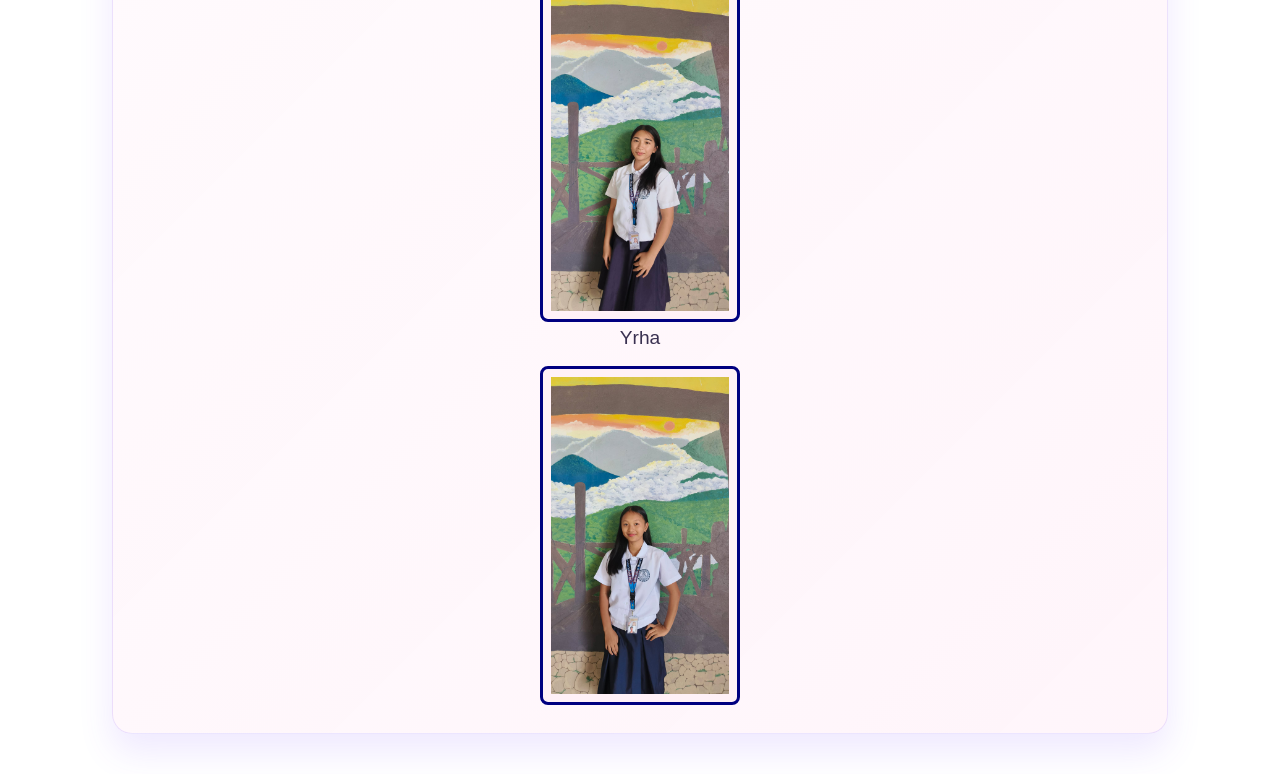
==== commit f6eed26e: "Add files via upload" ====
--- a/about.html
+++ b/about.html
@@ -14,7 +14,7 @@
             }
         </style>
     </head>
-    <body>
+    <body style="background-image: url('assi.jpg'); background-size: cover; background-position: center; background-attachment: fixed;">
         <nav class="navbar">
             
             <ul>
--- a/style.css
+++ b/style.css
@@ -5,21 +5,24 @@
     }
 
     :root {
-        --bg: #f3f6fb;
-        --panel: #ffffff;
-        --panel-alt: #eef4ff;
-        --primary: #1d3557;
-        --primary-soft: #eaf2ff;
-        --text: #334155;
-        --muted: #5b6474;
-        --line: rgba(29, 53, 87, 0.12);
-        --shadow: 0 18px 35px rgba(15, 23, 42, 0.08);
+        --bg: #fffaf5;
+        --panel: rgba(255, 255, 255, 0.9);
+        --panel-alt: #fff1f7;
+        --primary: #ff4d8d;
+        --primary-2: #7c4dff;
+        --primary-3: #1cc3d9;
+        --primary-soft: #ffe7f2;
+        --text: #3a3151;
+        --muted: #5e5a71;
+        --line: rgba(124, 77, 255, 0.15);
+        --shadow: 0 18px 35px rgba(124, 77, 255, 0.12);
         --success: #0f766e;
     }
 
     body{
         font-family: 'Segoe UI', 'Poppins', sans-serif;
-        background: linear-gradient(180deg, #f8fafc 0%, var(--bg) 100%);
+        background: linear-gradient(135deg, #fff7b8 0%, #ffd7e8 20%, #dff7ff 45%, #dfffe0 70%, #f1e4ff 100%);
+        background-attachment: fixed;
         text-align: center;
         line-height: 1.7;
         color: var(--text);
@@ -34,7 +37,7 @@
         max-width: 100%;
         display: block;
         height: auto;
-        border: 3px solid var(--primary);
+        border: 3px solid navy;
         border-radius: 8px;
         padding: 8px;
         background: var(--panel-alt);
@@ -43,12 +46,12 @@
     .navbar{
         position: sticky;
         top: 0;
-        background: rgba(255, 255, 255, 0.94);
-        backdrop-filter: blur(8px);
+        background: rgba(255, 255, 255, 0.82);
+        backdrop-filter: blur(10px);
         z-index: 1000;
         padding: 12px 0;
         border-bottom: 1px solid var(--line);
-        box-shadow: 0 6px 18px rgba(15, 23, 42, 0.04);
+        box-shadow: 0 8px 22px rgba(124, 77, 255, 0.08);
         overflow-x: auto;
         scrollbar-width: thin;
     }
@@ -74,16 +77,19 @@
         display: block;
         padding: 12px 18px;
         text-decoration: none;
-        color: var(--primary);
-        font-weight: 600;
+        color: #fff;
+        font-weight: 700;
         border-radius: 999px;
         transition: all 0.3s ease;
+        background: linear-gradient(135deg, #ff6fa8, #7c4dff, #1cc3d9);
+        box-shadow: 0 8px 18px rgba(124, 77, 255, 0.18);
     }
 
     .navbar a:hover{
-        background-color: var(--primary-soft);
-        color: var(--primary);
-        transform: translateY(-1px);
+        background: linear-gradient(135deg, #ff4d8d, #ff9f43, #3ddc97);
+        color: #fff;
+        transform: translateY(-2px) scale(1.02);
+        box-shadow: 0 12px 24px rgba(255, 77, 141, 0.22);
     }
 
     .navbar {
@@ -124,8 +130,11 @@
         font-size: clamp(2.3rem, 5vw, 4rem);
         line-height: 1.1;
         margin-bottom: 18px;
-        color: var(--primary);
         letter-spacing: -0.05em;
+        background: linear-gradient(135deg, #ff4d8d, #7c4dff, #1cc3d9, #22c55e);
+        -webkit-background-clip: text;
+        background-clip: text;
+        color: transparent;
     }
 
     .header p,
@@ -140,9 +149,9 @@
     .card,
     .box,
     .container > div {
-        background: var(--panel);
-        border: 1px solid var(--line);
-        border-radius: 18px;
+        background: linear-gradient(135deg, rgba(255,255,255,0.95), rgba(255,244,250,0.9));
+        border: 1px solid rgba(124, 77, 255, 0.14);
+        border-radius: 20px;
         box-shadow: var(--shadow);
         padding: 28px 24px;
         margin: 22px auto;
@@ -150,12 +159,13 @@
 
     .hero {
         padding: 56px 28px;
+        background: linear-gradient(135deg, rgba(255,255,255,0.96), rgba(255,240,245,0.88), rgba(220,247,255,0.88));
     }
 
     .hero-tag {
         display: inline-block;
-        background: var(--panel-alt);
-        color: var(--primary);
+        background: linear-gradient(135deg, #ff4d8d, #7c4dff, #1cc3d9);
+        color: #fff;
         font-size: 0.8rem;
         letter-spacing: 0.12em;
         text-transform: uppercase;
@@ -163,11 +173,15 @@
         padding: 8px 14px;
         font-weight: 700;
         margin-bottom: 18px;
+        box-shadow: 0 10px 20px rgba(124, 77, 255, 0.18);
     }
 
     h2,
     h3 {
-        color: var(--primary);
+        background: linear-gradient(135deg, #ff4d8d, #7c4dff, #1cc3d9);
+        -webkit-background-clip: text;
+        background-clip: text;
+        color: transparent;
         margin-bottom: 14px;
         line-height: 1.25;
     }
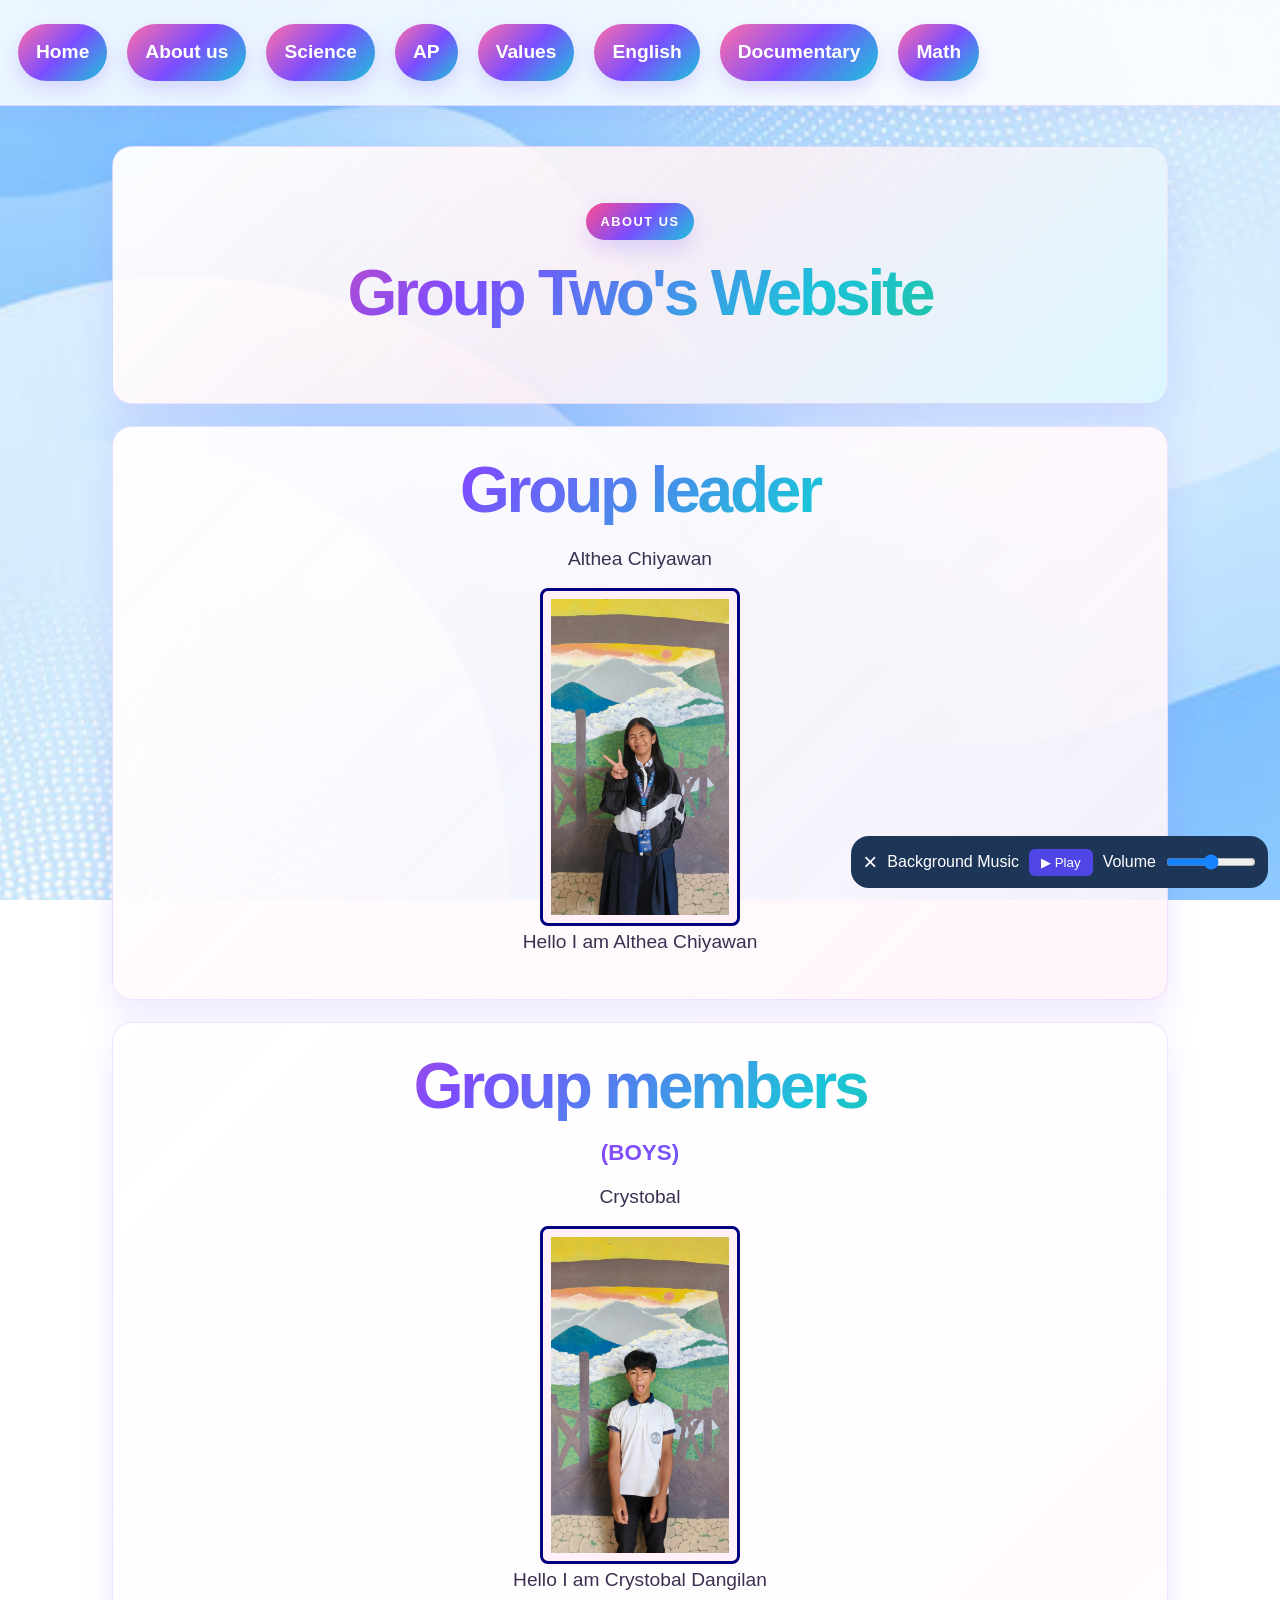
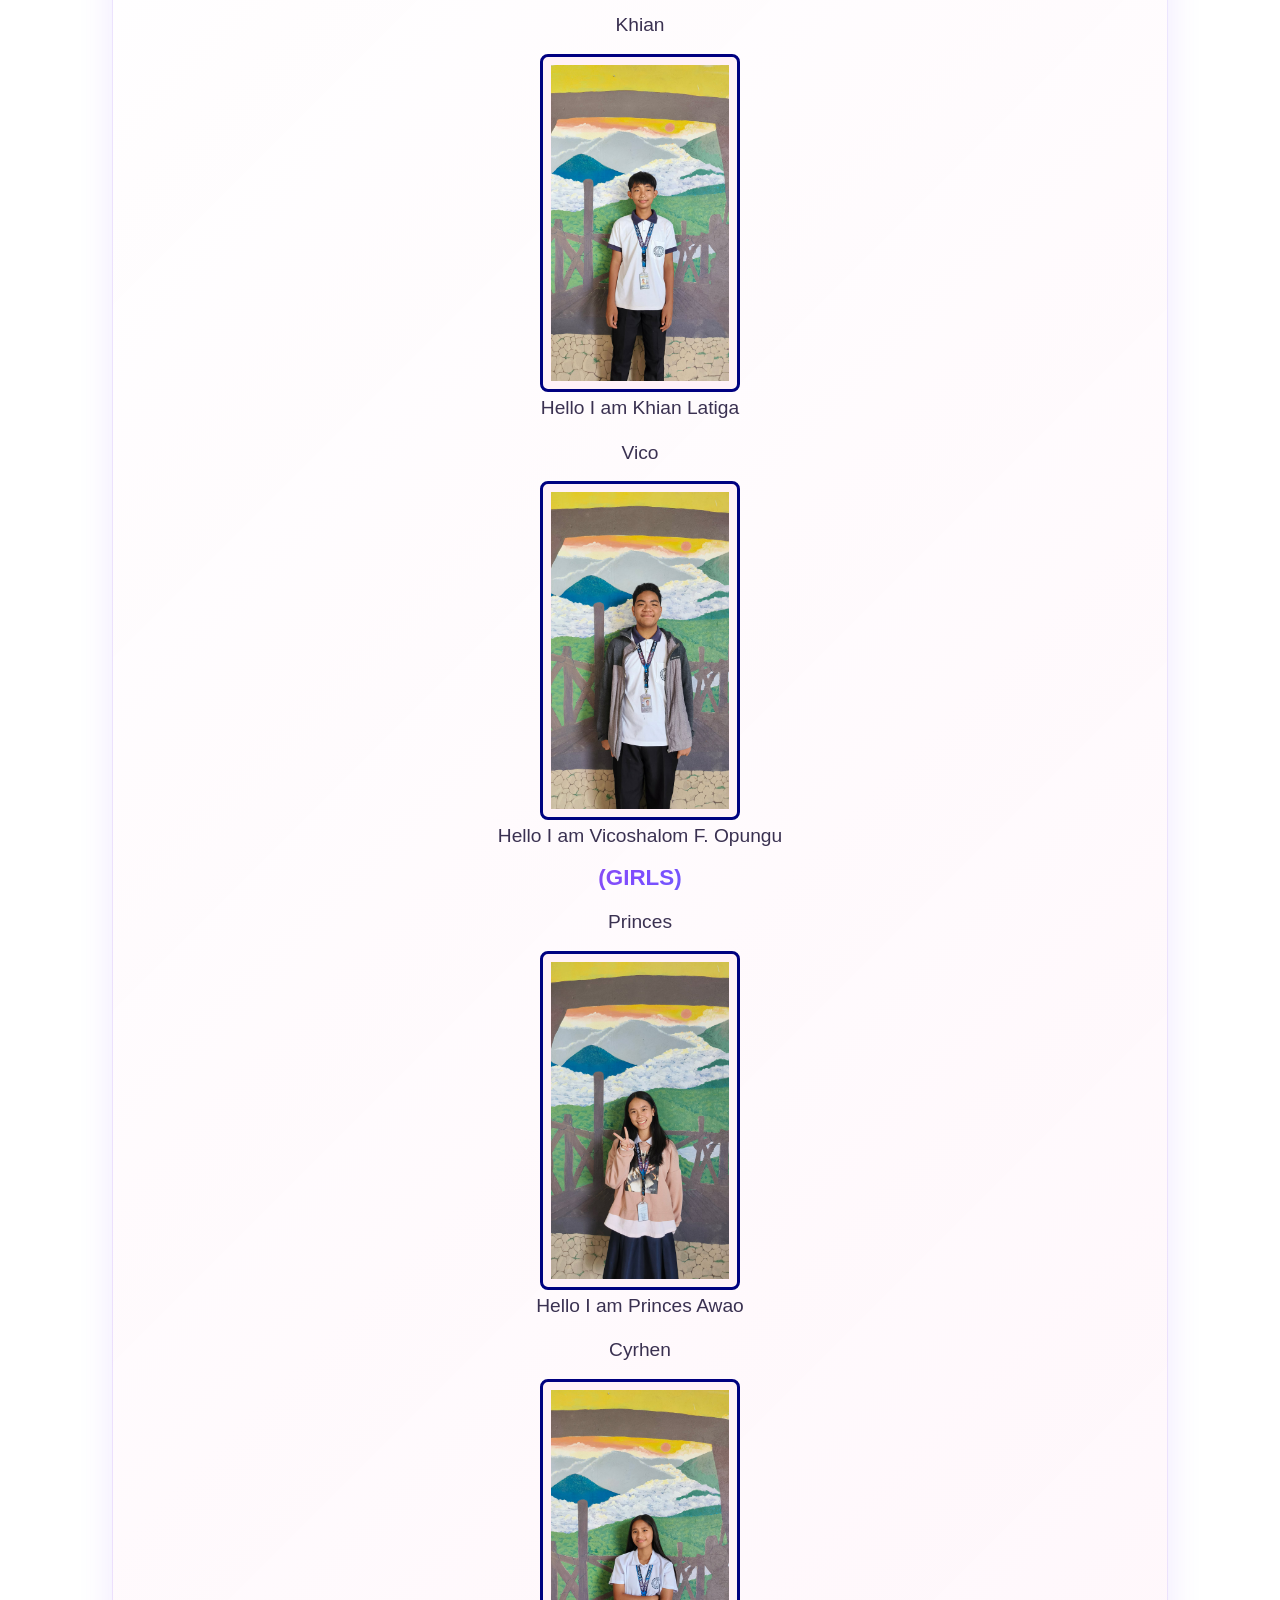
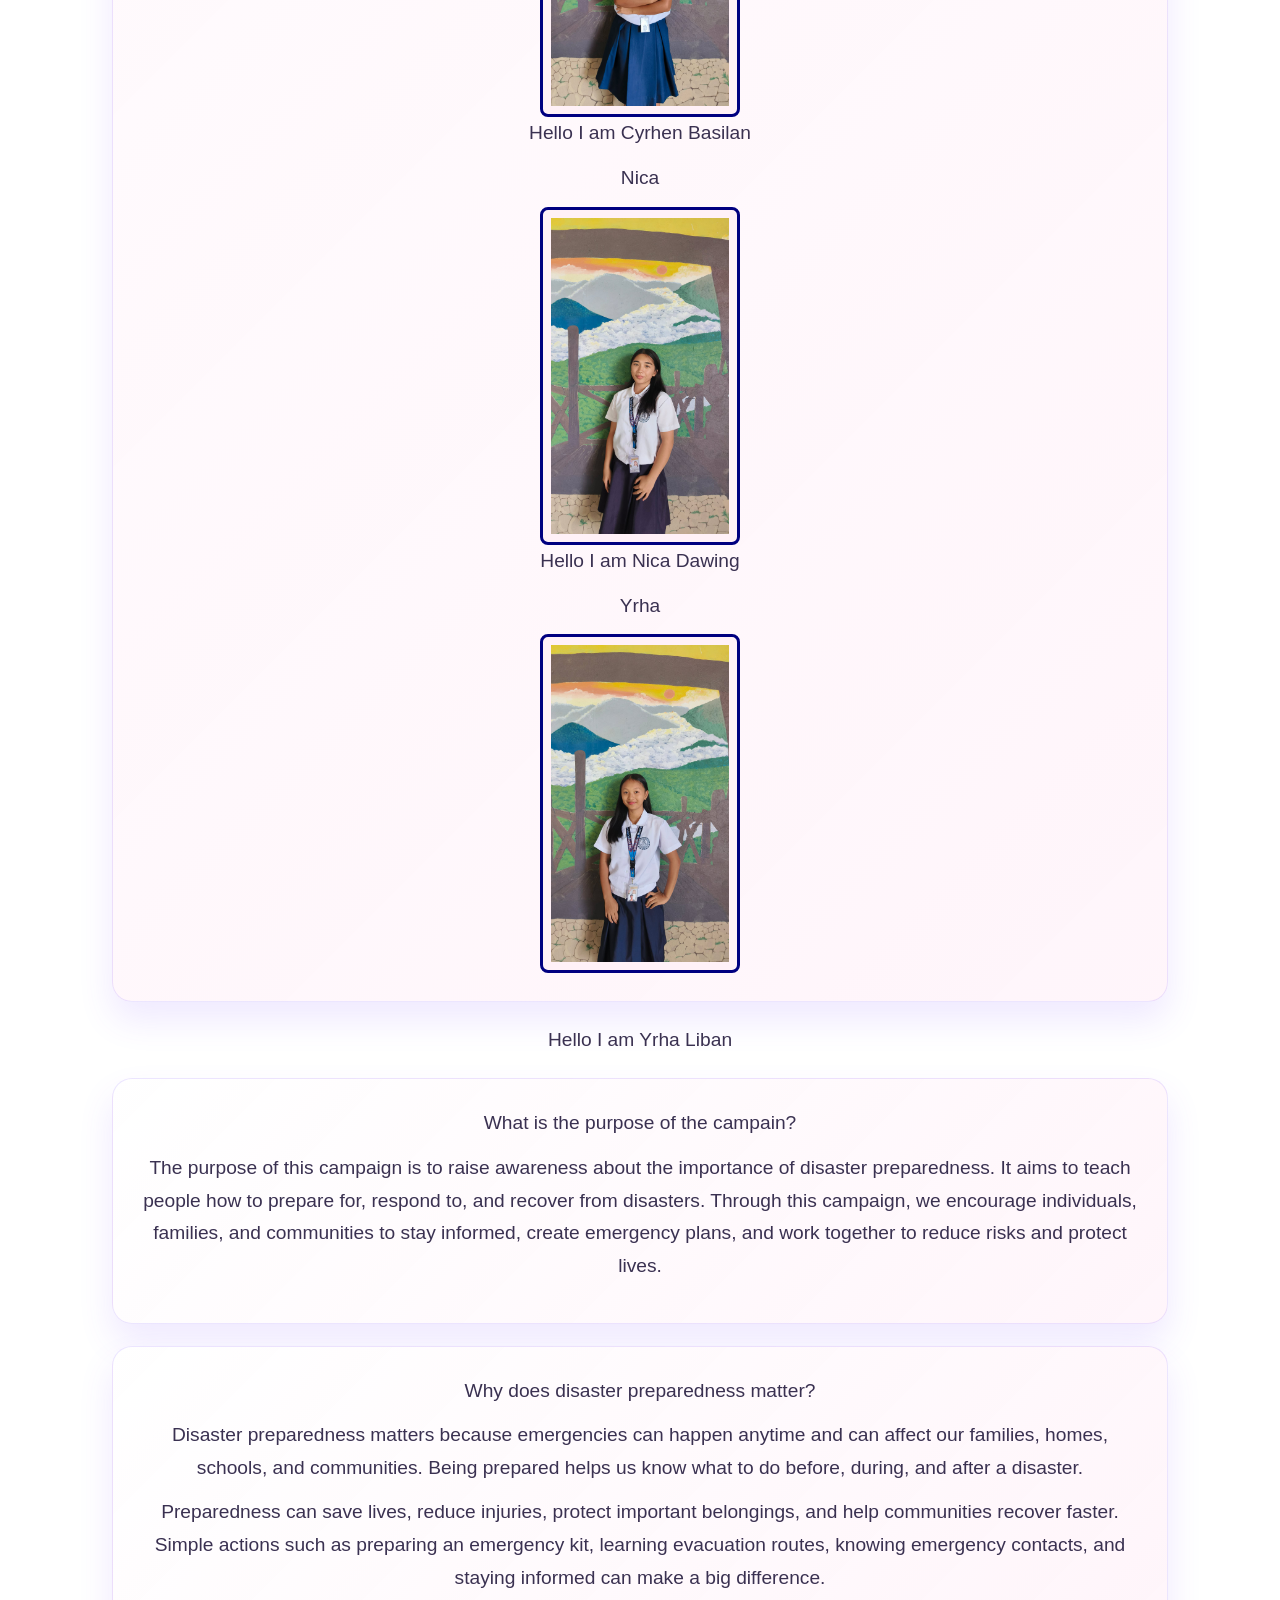
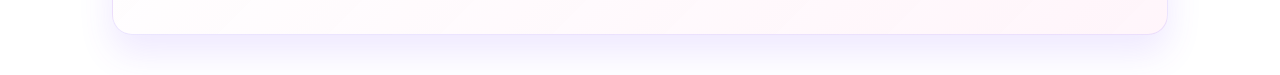
==== commit 1c690f92: "Add files via upload" ====
--- a/about.html
+++ b/about.html
@@ -39,6 +39,7 @@
                 <h1>Group leader</h1>
                 <p>Althea Chiyawan</p>
                 <img src="Althea.jpg" alt="Althea Chiyawan" style="display: block; margin: 0 auto; width: 200px; height: auto;">
+                <p>Hello I am Althea Chiyawan</p>
             </section>
 
             <section>
@@ -46,27 +47,42 @@
                 <h3>(BOYS)</h3>
                 <p>Crystobal</p>
                 <img src="Crystobal.jpg" alt="Crystobal" style="display: block; margin: 0 auto; width: 200px; height: auto;">
-                
+                <p>Hello I am Crystobal Dangilan</p>
                 <p>Khian</p>
                 <img src="Khian.jpg" alt="khian" style="display: block; margin: 0 auto; width: 200px; height: auto;">
+                <p>Hello I am Khian Latiga </p>
 
                 <p>Vico</p>
                 <img src="Vico.jpg" alt="Vico" style="display: block; margin: 0 auto; width: 200px; height: auto;">
-                <p>Hello my name is Vicoshalom F. Opungu and i made the main website for this group.</p>
+                <p>Hello I am Vicoshalom F. Opungu</p>
 
                 <h3>(GIRLS)</h3>
                 <p>Princes</p>
                 <img src="Princes.jpg" alt="Princes" style="display: block; margin: 0 auto; width: 200px; height: auto;">   
-            
+                <p>Hello I am Princes Awao</p>
                 <p>Cyrhen</p>
                 <img src="Cyrhen.jpg" alt="Cyrhen" style="display: block; margin: 0 auto; width: 200px; height: auto;">   
-            
+                <p>Hello I am Cyrhen Basilan</p>
                 <p>Nica</p>
                 <img src="Nica.jpg" alt="Nica" style="display: block; margin: 0 auto; width: 200px; height: auto;">
-            
+                <p>Hello I am Nica Dawing</p>
                 <p>Yrha</p>
                 <img src="yrah.jpg" alt="Yrha" style="display: block; margin: 0 auto; width: 200px; height: auto;">
             </section>
+                <p>Hello I am Yrha Liban</p>
+            <section>
+                <p>What is the purpose of the campain?</p>
+                <p>The purpose of this campaign is to raise awareness about the importance of disaster preparedness. It aims to teach people how to prepare for, respond to, and recover from disasters. Through this campaign, we encourage individuals, families, and communities to stay informed, create emergency plans, and work together to reduce risks and protect lives.</p></section>
+
+            <section>
+
+                <p>Why does disaster preparedness matter?</p>
+
+                <p>Disaster preparedness matters because emergencies can happen anytime and can affect our families, homes, schools, and communities. Being prepared helps us know what to do before, during, and after a disaster.</p>
+
+                <p>Preparedness can save lives, reduce injuries, protect important belongings, and help communities recover faster. Simple actions such as preparing an emergency kit, learning evacuation routes, knowing emergency contacts, and staying informed can make a big difference.</p>
+
+                </p></section>
             
             <div class="music-box" id="musicBox">
     <button id="musicClose" class="music-close" type="button" aria-label="Close music box">×</button>
--- a/style.css
+++ b/style.css
@@ -197,8 +197,15 @@
     p,
     li {
         color: var(--text);
+        font-size: 1.2rem;
+    }
+
+    p {
+        text-align: center;
+    }
+
+    li {
         text-align: left;
-        font-size: 1.2rem;
     }
 
     .card p,
